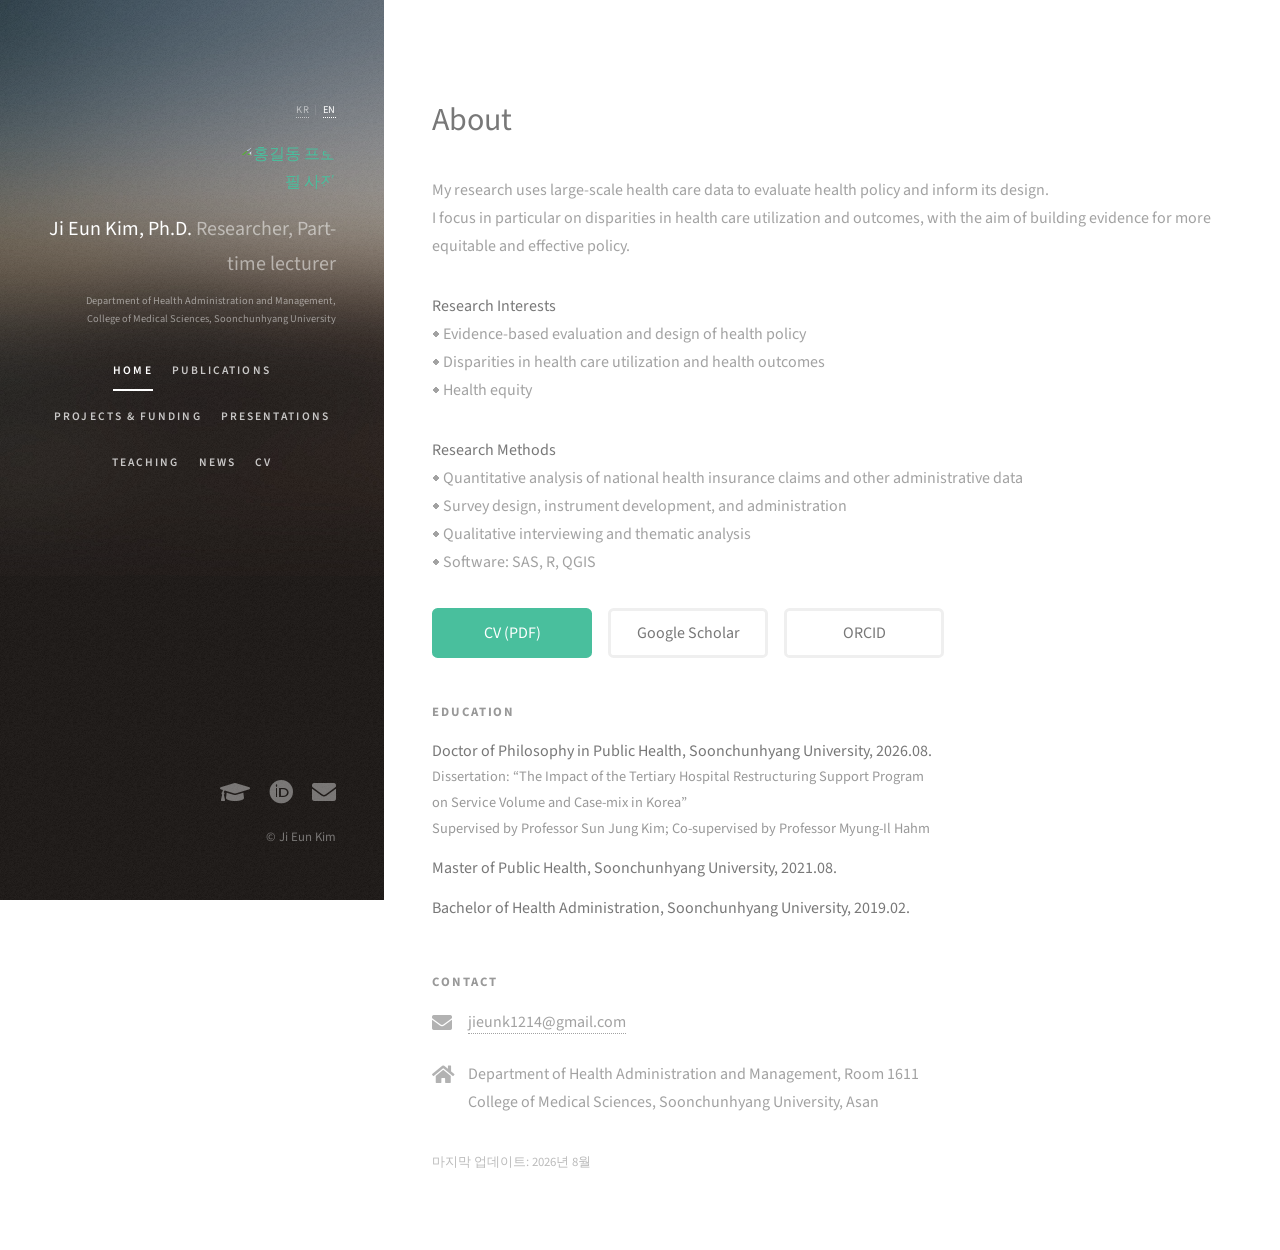
==== index-en.html @ e59c82a4 "Update index-en.html" ====
<!DOCTYPE HTML>
<!--
	Strata by HTML5 UP (html5up.net | @ajlkn) - CCA 3.0 license
	=> 학술 개인 홈페이지용 다중 페이지 버전 / ✏️ 표시된 부분을 본인 정보로 교체하세요
-->
<html lang="ko">
	<head>
		<title>김지은 | Researcher </title>
		<meta charset="utf-8" />
		<meta name="viewport" content="width=device-width, initial-scale=1, user-scalable=no" />
		<meta name="description" content="Ph.D. in Public Health and part-time lecturer. Research on health policy evaluation, evidence-based policy development, and disparities in health services utilization and outcomes." />
		<meta name="author" content="김지은" />
		<link rel="stylesheet" href="assets/css/main.css" />
		<!-- ▼ 추가 스타일. 모든 페이지가 이 한 파일을 공유합니다 -->
		<link rel="stylesheet" href="assets/css/custom.css" />
	</head>
	<body class="is-preload">

		<!-- Header : 모든 페이지에 동일하게 들어갑니다 -->
			<header id="header">
				<div class="inner">
				   <!-- 언어 선택 -->
				        <div class="language-switch">
                  <a href="index.html">KR</a>
                  <span>|</span>
                  <a href="index-en.html" class="active">EN</a>
                </div>
					
					<!-- ✏️ images/avatar.jpg 를 본인 사진으로 교체 (정사각형 권장) -->
					<a href="index.html" class="image avatar"><img src="images/avatar.jpg" alt="홍길동 프로필 사진" /></a>

					<!-- ✏️ 이름 / 직위 / 소속 -->
					<h1><strong>Ji Eun Kim, Ph.D.</strong><br />
					Researcher, Part-time lecturer <br /></h1>

					<div class="affiliation">
    				Department of Health Administration and Management, <br />
					College of Medical Sciences, Soonchunhyang University
					</div>

					<nav id="nav">
						<ul>
							<li><a href="index-en.html" class="active">Home</a></li>
							<li><a href="publications-en.html">Publications</a></li>
							<li><a href="projects-en.html">Projects &amp; Funding</a></li>
							<li><a href="talks-en.html">Presentations</a></li>
							<li><a href="teaching-en.html">Teaching</a></li>
							<li><a href="news-en.html">News</a></li>
							<li><a href="files/cv.pdf">CV</a></li>
						</ul>
					</nav>

				</div>
			</header>

		<!-- Main : 이 페이지에만 해당하는 내용 -->
			<div id="main">
				<section>
					<header class="major">
						<h2>About</h2>
					</header>

					<!-- ✏️ 연구를 한 문장으로 요약 — 이 페이지에서 가장 중요한 줄입니다 -->
					<p>My research uses large-scale health care data to evaluate health policy and inform its design.<br />
					   I focus in particular on disparities in health care utilization and outcomes, with the aim of building evidence for more equitable and effective policy.</p>
             
					<p><strong>Research Interests</strong><br />
					⦁  Evidence-based evaluation and design of health policy<br />
					⦁  Disparities in health care utilization and health outcomes<br />
					⦁  Health equity</p>

      			    <p><strong>Research Methods</strong><br />
					⦁  Quantitative analysis of national health insurance claims and other administrative data<br />
        			⦁  Survey design, instrument development, and administration<br />
					⦁  Qualitative interviewing and thematic analysis<br />
					⦁  Software: SAS, R, QGIS</p>
					
					<ul class="actions">
						<li><a href="files/cv.pdf" class="button primary">CV (PDF)</a></li>
						<li><a href="https://scholar.google.co.kr/citations?user=AbY01H4AAAAJ" class="button">Google Scholar</a></li>
						<li><a href="https://orcid.org/0000-0002-8336-7064" class="button">ORCID</a></li>
					</ul>

					<p class="sub-label">Education</p>
					<ul class="plain-list">
						<!-- ✏️ 최신순 -->
						<li><strong>Doctor of Philosophy in Public Health, Soonchunhyang University, 2026.08.</strong>
							<span class="meta">Dissertation: &ldquo;The Impact of the Tertiary Hospital Restructuring Support Program <br />
										on Service Volume and Case-mix in Korea&rdquo;<br />
								 		Supervised by Professor Sun Jung Kim; Co-supervised by Professor Myung-Il Hahm</span></li>
						<li><strong>Master of Public Health, Soonchunhyang University, 2021.08.</strong></li>
						<li><strong>Bachelor of Health Administration, Soonchunhyang University, 2019.02.</strong></li>
					</ul>


					<p class="sub-label">Contact</p>
					<ul class="labeled-icons">
						<li>
							<h3 class="icon solid fa-envelope"><span class="label">Email</span></h3>
							<a href="mailto:jieunk1214@gmail.com">jieunk1214@gmail.com</a>
						</li>
						<li>
							<h3 class="icon solid fa-home"><span class="label">Office</span></h3>
							Department of Health Administration and Management, Room 1611<br />
							College of Medical Sciences, Soonchunhyang University, Asan
						</li>
					</ul>
					<p class="last-updated">마지막 업데이트: 2026년 8월</p>
				</section>
			</div>

		<!-- Footer : 모든 페이지에 동일하게 들어갑니다 -->
			<footer id="footer">
				<div class="inner">
					<ul class="icons">
						<!-- ✏️ 사용하지 않는 항목은 <li> 줄 전체를 삭제 -->
						<li><a href="https://scholar.google.co.kr/citations?user=AbY01H4AAAAJ" class="icon solid fa-graduation-cap"><span class="label">Google Scholar</span></a></li>
						<li><a href="https://orcid.org/0000-0002-8336-7064" class="icon brands fa-orcid"><span class="label">ORCID</span></a></li>
						<li><a href="mailto:jieunk1214@gmail.com" class="icon solid fa-envelope"><span class="label">Email</span></a></li>
					</ul>
					<ul class="copyright">
						<li>&copy; Ji Eun Kim</li>
					</ul>
				</div>
			</footer>

		<!-- Scripts -->
			<script src="assets/js/jquery.min.js"></script>
			<!-- 갤러리를 쓰지 않아도 main.js가 이 파일을 참조하므로 남겨둡니다 -->
			<script src="assets/js/jquery.poptrox.min.js"></script>
			<script src="assets/js/browser.min.js"></script>
			<script src="assets/js/breakpoints.min.js"></script>
			<script src="assets/js/util.js"></script>
			<script src="assets/js/main.js"></script>

	</body>
</html>
---- assets/css/main.css ----
@import url("fontawesome-all.min.css");
@import url("https://fonts.googleapis.com/css?family=Source+Sans+Pro:400,400italic");

/*
	Strata by HTML5 UP
	html5up.net | @ajlkn
	Free for personal and commercial use under the CCA 3.0 license (html5up.net/license)
*/

html, body, div, span, applet, object,
iframe, h1, h2, h3, h4, h5, h6, p, blockquote,
pre, a, abbr, acronym, address, big, cite,
code, del, dfn, em, img, ins, kbd, q, s, samp,
small, strike, strong, sub, sup, tt, var, b,
u, i, center, dl, dt, dd, ol, ul, li, fieldset,
form, label, legend, table, caption, tbody,
tfoot, thead, tr, th, td, article, aside,
canvas, details, embed, figure, figcaption,
footer, header, hgroup, menu, nav, output, ruby,
section, summary, time, mark, audio, video {
	margin: 0;
	padding: 0;
	border: 0;
	font-size: 100%;
	font: inherit;
	vertical-align: baseline;}

article, aside, details, figcaption, figure,
footer, header, hgroup, menu, nav, section {
	display: block;}

body {
	line-height: 1;
}

ol, ul {
	list-style: none;
}

blockquote, q {
	quotes: none;
}

	blockquote:before, blockquote:after, q:before, q:after {
		content: '';
		content: none;
	}

table {
	border-collapse: collapse;
	border-spacing: 0;
}

body {
	-webkit-text-size-adjust: none;
}

mark {
	background-color: transparent;
	color: inherit;
}

input::-moz-focus-inner {
	border: 0;
	padding: 0;
}

input, select, textarea {
	-moz-appearance: none;
	-webkit-appearance: none;
	-ms-appearance: none;
	appearance: none;
}

/* Basic */

	html {
		box-sizing: border-box;
	}

	*, *:before, *:after {
		box-sizing: inherit;
	}

	body {
		background: #fff;
	}

		body.is-preload *, body.is-preload *:before, body.is-preload *:after {
			-moz-animation: none !important;
			-webkit-animation: none !important;
			-ms-animation: none !important;
			animation: none !important;
			-moz-transition: none !important;
			-webkit-transition: none !important;
			-ms-transition: none !important;
			transition: none !important;
		}

	body, input, select, textarea {
		color: #a2a2a2;
		font-family: "Source Sans Pro", Helvetica, sans-serif;
		font-size: 16pt;
		font-weight: 400;
		line-height: 1.75em;
	}

	a {
		-moz-transition: color 0.2s ease-in-out, border-color 0.2s ease-in-out;
		-webkit-transition: color 0.2s ease-in-out, border-color 0.2s ease-in-out;
		-ms-transition: color 0.2s ease-in-out, border-color 0.2s ease-in-out;
		transition: color 0.2s ease-in-out, border-color 0.2s ease-in-out;
		border-bottom: dotted 1px;
		color: #49bf9d;
		text-decoration: none;
	}

		a:hover {
			border-bottom-color: transparent;
			color: #49bf9d !important;
			text-decoration: none;
		}

	strong, b {
		color: #787878;
		font-weight: 400;
	}

	em, i {
		font-style: italic;
	}

	p {
		margin: 0 0 2em 0;
	}

	h1, h2, h3, h4, h5, h6 {
		color: #787878;
		font-weight: 400;
		line-height: 1em;
		margin: 0 0 1em 0;
	}

		h1 a, h2 a, h3 a, h4 a, h5 a, h6 a {
			color: inherit;
			text-decoration: none;
		}

	h1 {
		font-size: 2em;
		line-height: 1.5em;
	}

	h2 {
		font-size: 1.5em;
		line-height: 1.5em;
	}

	h3 {
		font-size: 1.25em;
		line-height: 1.5em;
	}

	h4 {
		font-size: 1.1em;
		line-height: 1.5em;
	}

	h5 {
		font-size: 0.9em;
		line-height: 1.5em;
	}

	h6 {
		font-size: 0.7em;
		line-height: 1.5em;
	}

	sub {
		font-size: 0.8em;
		position: relative;
		top: 0.5em;
	}

	sup {
		font-size: 0.8em;
		position: relative;
		top: -0.5em;
	}

	hr {
		border: 0;
		border-bottom: solid 2px #efefef;
		margin: 2em 0;
	}

		hr.major {
			margin: 3em 0;
		}

	blockquote {
		border-left: solid 6px #efefef;
		font-style: italic;
		margin: 0 0 2em 0;
		padding: 0.5em 0 0.5em 1.5em;
	}

	code {
		background: #f7f7f7;
		border-radius: 0.35em;
		border: solid 2px #efefef;
		font-family: "Courier New", monospace;
		font-size: 0.9em;
		margin: 0 0.25em;
		padding: 0.25em 0.65em;
	}

	pre {
		-webkit-overflow-scrolling: touch;
		font-family: "Courier New", monospace;
		font-size: 0.9em;
		margin: 0 0 2em 0;
	}

		pre code {
			display: block;
			line-height: 1.75em;
			padding: 1em 1.5em;
			overflow-x: auto;
		}

	.align-left {
		text-align: left;
	}

	.align-center {
		text-align: center;
	}

	.align-right {
		text-align: right;
	}

/* Container */

	.container {
		margin: 0 auto;
		max-width: calc(100% - 4em);
		width: 100%;
	}

		.container.xsmall {
			width: 25%;
		}

		.container.small {
			width: 50%;
		}

		.container.medium {
			width: 75%;
		}

		.container.large {
			width: 125%;
		}

		.container.xlarge {
			width: 150%;
		}

		.container.max {
			width: 100%;
		}

		@media screen and (max-width: 980px) {

			.container {
				width: 100% !important;
				max-width: 100% !important;
			}

		}

		@media screen and (max-width: 480px) {

			.container {
				max-width: calc(100% - 3em);
			}

		}

/* Row */

	.row {
		display: flex;
		flex-wrap: wrap;
		box-sizing: border-box;
		align-items: stretch;
	}

		.row > * {
			box-sizing: border-box;
		}

		.row.gtr-uniform > * > :last-child {
			margin-bottom: 0;
		}

		.row.aln-left {
			justify-content: flex-start;
		}

		.row.aln-center {
			justify-content: center;
		}

		.row.aln-right {
			justify-content: flex-end;
		}

		.row.aln-top {
			align-items: flex-start;
		}

		.row.aln-middle {
			align-items: center;
		}

		.row.aln-bottom {
			align-items: flex-end;
		}

		.row > .imp {
			order: -1;
		}

		.row > .col-1 {
			width: 8.33333%;
		}

		.row > .off-1 {
			margin-left: 8.33333%;
		}

		.row > .col-2 {
			width: 16.66667%;
		}

		.row > .off-2 {
			margin-left: 16.66667%;
		}

		.row > .col-3 {
			width: 25%;
		}

		.row > .off-3 {
			margin-left: 25%;
		}

		.row > .col-4 {
			width: 33.33333%;
		}

		.row > .off-4 {
			margin-left: 33.33333%;
		}

		.row > .col-5 {
			width: 41.66667%;
		}

		.row > .off-5 {
			margin-left: 41.66667%;
		}

		.row > .col-6 {
			width: 50%;
		}

		.row > .off-6 {
			margin-left: 50%;
		}

		.row > .col-7 {
			width: 58.33333%;
		}

		.row > .off-7 {
			margin-left: 58.33333%;
		}

		.row > .col-8 {
			width: 66.66667%;
		}

		.row > .off-8 {
			margin-left: 66.66667%;
		}

		.row > .col-9 {
			width: 75%;
		}

		.row > .off-9 {
			margin-left: 75%;
		}

		.row > .col-10 {
			width: 83.33333%;
		}

		.row > .off-10 {
			margin-left: 83.33333%;
		}

		.row > .col-11 {
			width: 91.66667%;
		}

		.row > .off-11 {
			margin-left: 91.66667%;
		}

		.row > .col-12 {
			width: 100%;
		}

		.row > .off-12 {
			margin-left: 100%;
		}

		.row.gtr-0 {
			margin-top: 0;
			margin-left: 0em;
		}

			.row.gtr-0 > * {
				padding: 0 0 0 0em;
			}

			.row.gtr-0.gtr-uniform {
				margin-top: 0em;
			}

				.row.gtr-0.gtr-uniform > * {
					padding-top: 0em;
				}

		.row.gtr-25 {
			margin-top: 0;
			margin-left: -0.625em;
		}

			.row.gtr-25 > * {
				padding: 0 0 0 0.625em;
			}

			.row.gtr-25.gtr-uniform {
				margin-top: -0.625em;
			}

				.row.gtr-25.gtr-uniform > * {
					padding-top: 0.625em;
				}

		.row.gtr-50 {
			margin-top: 0;
			margin-left: -1.25em;
		}

			.row.gtr-50 > * {
				padding: 0 0 0 1.25em;
			}

			.row.gtr-50.gtr-uniform {
				margin-top: -1.25em;
			}

				.row.gtr-50.gtr-uniform > * {
					padding-top: 1.25em;
				}

		.row {
			margin-top: 0;
			margin-left: -2.5em;
		}

			.row > * {
				padding: 0 0 0 2.5em;
			}

			.row.gtr-uniform {
				margin-top: -2.5em;
			}

				.row.gtr-uniform > * {
					padding-top: 2.5em;
				}

		.row.gtr-150 {
			margin-top: 0;
			margin-left: -3.75em;
		}

			.row.gtr-150 > * {
				padding: 0 0 0 3.75em;
			}

			.row.gtr-150.gtr-uniform {
				margin-top: -3.75em;
			}

				.row.gtr-150.gtr-uniform > * {
					padding-top: 3.75em;
				}

		.row.gtr-200 {
			margin-top: 0;
			margin-left: -5em;
		}

			.row.gtr-200 > * {
				padding: 0 0 0 5em;
			}

			.row.gtr-200.gtr-uniform {
				margin-top: -5em;
			}

				.row.gtr-200.gtr-uniform > * {
					padding-top: 5em;
				}

		@media screen and (max-width: 1800px) {

			.row {
				display: flex;
				flex-wrap: wrap;
				box-sizing: border-box;
				align-items: stretch;
			}

				.row > * {
					box-sizing: border-box;
				}

				.row.gtr-uniform > * > :last-child {
					margin-bottom: 0;
				}

				.row.aln-left {
					justify-content: flex-start;
				}

				.row.aln-center {
					justify-content: center;
				}

				.row.aln-right {
					justify-content: flex-end;
				}

				.row.aln-top {
					align-items: flex-start;
				}

				.row.aln-middle {
					align-items: center;
				}

				.row.aln-bottom {
					align-items: flex-end;
				}

				.row > .imp-xlarge {
					order: -1;
				}

				.row > .col-1-xlarge {
					width: 8.33333%;
				}

				.row > .off-1-xlarge {
					margin-left: 8.33333%;
				}

				.row > .col-2-xlarge {
					width: 16.66667%;
				}

				.row > .off-2-xlarge {
					margin-left: 16.66667%;
				}

				.row > .col-3-xlarge {
					width: 25%;
				}

				.row > .off-3-xlarge {
					margin-left: 25%;
				}

				.row > .col-4-xlarge {
					width: 33.33333%;
				}

				.row > .off-4-xlarge {
					margin-left: 33.33333%;
				}

				.row > .col-5-xlarge {
					width: 41.66667%;
				}

				.row > .off-5-xlarge {
					margin-left: 41.66667%;
				}

				.row > .col-6-xlarge {
					width: 50%;
				}

				.row > .off-6-xlarge {
					margin-left: 50%;
				}

				.row > .col-7-xlarge {
					width: 58.33333%;
				}

				.row > .off-7-xlarge {
					margin-left: 58.33333%;
				}

				.row > .col-8-xlarge {
					width: 66.66667%;
				}

				.row > .off-8-xlarge {
					margin-left: 66.66667%;
				}

				.row > .col-9-xlarge {
					width: 75%;
				}

				.row > .off-9-xlarge {
					margin-left: 75%;
				}

				.row > .col-10-xlarge {
					width: 83.33333%;
				}

				.row > .off-10-xlarge {
					margin-left: 83.33333%;
				}

				.row > .col-11-xlarge {
					width: 91.66667%;
				}

				.row > .off-11-xlarge {
					margin-left: 91.66667%;
				}

				.row > .col-12-xlarge {
					width: 100%;
				}

				.row > .off-12-xlarge {
					margin-left: 100%;
				}

				.row.gtr-0 {
					margin-top: 0;
					margin-left: 0em;
				}

					.row.gtr-0 > * {
						padding: 0 0 0 0em;
					}

					.row.gtr-0.gtr-uniform {
						margin-top: 0em;
					}

						.row.gtr-0.gtr-uniform > * {
							padding-top: 0em;
						}

				.row.gtr-25 {
					margin-top: 0;
					margin-left: -0.625em;
				}

					.row.gtr-25 > * {
						padding: 0 0 0 0.625em;
					}

					.row.gtr-25.gtr-uniform {
						margin-top: -0.625em;
					}

						.row.gtr-25.gtr-uniform > * {
							padding-top: 0.625em;
						}

				.row.gtr-50 {
					margin-top: 0;
					margin-left: -1.25em;
				}

					.row.gtr-50 > * {
						padding: 0 0 0 1.25em;
					}

					.row.gtr-50.gtr-uniform {
						margin-top: -1.25em;
					}

						.row.gtr-50.gtr-uniform > * {
							padding-top: 1.25em;
						}

				.row {
					margin-top: 0;
					margin-left: -2.5em;
				}

					.row > * {
						padding: 0 0 0 2.5em;
					}

					.row.gtr-uniform {
						margin-top: -2.5em;
					}

						.row.gtr-uniform > * {
							padding-top: 2.5em;
						}

				.row.gtr-150 {
					margin-top: 0;
					margin-left: -3.75em;
				}

					.row.gtr-150 > * {
						padding: 0 0 0 3.75em;
					}

					.row.gtr-150.gtr-uniform {
						margin-top: -3.75em;
					}

						.row.gtr-150.gtr-uniform > * {
							padding-top: 3.75em;
						}

				.row.gtr-200 {
					margin-top: 0;
					margin-left: -5em;
				}

					.row.gtr-200 > * {
						padding: 0 0 0 5em;
					}

					.row.gtr-200.gtr-uniform {
						margin-top: -5em;
					}

						.row.gtr-200.gtr-uniform > * {
							padding-top: 5em;
						}

		}

		@media screen and (max-width: 1280px) {

			.row {
				display: flex;
				flex-wrap: wrap;
				box-sizing: border-box;
				align-items: stretch;
			}

				.row > * {
					box-sizing: border-box;
				}

				.row.gtr-uniform > * > :last-child {
					margin-bottom: 0;
				}

				.row.aln-left {
					justify-content: flex-start;
				}

				.row.aln-center {
					justify-content: center;
				}

				.row.aln-right {
					justify-content: flex-end;
				}

				.row.aln-top {
					align-items: flex-start;
				}

				.row.aln-middle {
					align-items: center;
				}

				.row.aln-bottom {
					align-items: flex-end;
				}

				.row > .imp-large {
					order: -1;
				}

				.row > .col-1-large {
					width: 8.33333%;
				}

				.row > .off-1-large {
					margin-left: 8.33333%;
				}

				.row > .col-2-large {
					width: 16.66667%;
				}

				.row > .off-2-large {
					margin-left: 16.66667%;
				}

				.row > .col-3-large {
					width: 25%;
				}

				.row > .off-3-large {
					margin-left: 25%;
				}

				.row > .col-4-large {
					width: 33.33333%;
				}

				.row > .off-4-large {
					margin-left: 33.33333%;
				}

				.row > .col-5-large {
					width: 41.66667%;
				}

				.row > .off-5-large {
					margin-left: 41.66667%;
				}

				.row > .col-6-large {
					width: 50%;
				}

				.row > .off-6-large {
					margin-left: 50%;
				}

				.row > .col-7-large {
					width: 58.33333%;
				}

				.row > .off-7-large {
					margin-left: 58.33333%;
				}

				.row > .col-8-large {
					width: 66.66667%;
				}

				.row > .off-8-large {
					margin-left: 66.66667%;
				}

				.row > .col-9-large {
					width: 75%;
				}

				.row > .off-9-large {
					margin-left: 75%;
				}

				.row > .col-10-large {
					width: 83.33333%;
				}

				.row > .off-10-large {
					margin-left: 83.33333%;
				}

				.row > .col-11-large {
					width: 91.66667%;
				}

				.row > .off-11-large {
					margin-left: 91.66667%;
				}

				.row > .col-12-large {
					width: 100%;
				}

				.row > .off-12-large {
					margin-left: 100%;
				}

				.row.gtr-0 {
					margin-top: 0;
					margin-left: 0em;
				}

					.row.gtr-0 > * {
						padding: 0 0 0 0em;
					}

					.row.gtr-0.gtr-uniform {
						margin-top: 0em;
					}

						.row.gtr-0.gtr-uniform > * {
							padding-top: 0em;
						}

				.row.gtr-25 {
					margin-top: 0;
					margin-left: -0.5em;
				}

					.row.gtr-25 > * {
						padding: 0 0 0 0.5em;
					}

					.row.gtr-25.gtr-uniform {
						margin-top: -0.5em;
					}

						.row.gtr-25.gtr-uniform > * {
							padding-top: 0.5em;
						}

				.row.gtr-50 {
					margin-top: 0;
					margin-left: -1em;
				}

					.row.gtr-50 > * {
						padding: 0 0 0 1em;
					}

					.row.gtr-50.gtr-uniform {
						margin-top: -1em;
					}

						.row.gtr-50.gtr-uniform > * {
							padding-top: 1em;
						}

				.row {
					margin-top: 0;
					margin-left: -2em;
				}

					.row > * {
						padding: 0 0 0 2em;
					}

					.row.gtr-uniform {
						margin-top: -2em;
					}

						.row.gtr-uniform > * {
							padding-top: 2em;
						}

				.row.gtr-150 {
					margin-top: 0;
					margin-left: -3em;
				}

					.row.gtr-150 > * {
						padding: 0 0 0 3em;
					}

					.row.gtr-150.gtr-uniform {
						margin-top: -3em;
					}

						.row.gtr-150.gtr-uniform > * {
							padding-top: 3em;
						}

				.row.gtr-200 {
					margin-top: 0;
					margin-left: -4em;
				}

					.row.gtr-200 > * {
						padding: 0 0 0 4em;
					}

					.row.gtr-200.gtr-uniform {
						margin-top: -4em;
					}

						.row.gtr-200.gtr-uniform > * {
							padding-top: 4em;
						}

		}

		@media screen and (max-width: 980px) {

			.row {
				display: flex;
				flex-wrap: wrap;
				box-sizing: border-box;
				align-items: stretch;
			}

				.row > * {
					box-sizing: border-box;
				}

				.row.gtr-uniform > * > :last-child {
					margin-bottom: 0;
				}

				.row.aln-left {
					justify-content: flex-start;
				}

				.row.aln-center {
					justify-content: center;
				}

				.row.aln-right {
					justify-content: flex-end;
				}

				.row.aln-top {
					align-items: flex-start;
				}

				.row.aln-middle {
					align-items: center;
				}

				.row.aln-bottom {
					align-items: flex-end;
				}

				.row > .imp-medium {
					order: -1;
				}

				.row > .col-1-medium {
					width: 8.33333%;
				}

				.row > .off-1-medium {
					margin-left: 8.33333%;
				}

				.row > .col-2-medium {
					width: 16.66667%;
				}

				.row > .off-2-medium {
					margin-left: 16.66667%;
				}

				.row > .col-3-medium {
					width: 25%;
				}

				.row > .off-3-medium {
					margin-left: 25%;
				}

				.row > .col-4-medium {
					width: 33.33333%;
				}

				.row > .off-4-medium {
					margin-left: 33.33333%;
				}

				.row > .col-5-medium {
					width: 41.66667%;
				}

				.row > .off-5-medium {
					margin-left: 41.66667%;
				}

				.row > .col-6-medium {
					width: 50%;
				}

				.row > .off-6-medium {
					margin-left: 50%;
				}

				.row > .col-7-medium {
					width: 58.33333%;
				}

				.row > .off-7-medium {
					margin-left: 58.33333%;
				}

				.row > .col-8-medium {
					width: 66.66667%;
				}

				.row > .off-8-medium {
					margin-left: 66.66667%;
				}

				.row > .col-9-medium {
					width: 75%;
				}

				.row > .off-9-medium {
					margin-left: 75%;
				}

				.row > .col-10-medium {
					width: 83.33333%;
				}

				.row > .off-10-medium {
					margin-left: 83.33333%;
				}

				.row > .col-11-medium {
					width: 91.66667%;
				}

				.row > .off-11-medium {
					margin-left: 91.66667%;
				}

				.row > .col-12-medium {
					width: 100%;
				}

				.row > .off-12-medium {
					margin-left: 100%;
				}

				.row.gtr-0 {
					margin-top: 0;
					margin-left: 0em;
				}

					.row.gtr-0 > * {
						padding: 0 0 0 0em;
					}

					.row.gtr-0.gtr-uniform {
						margin-top: 0em;
					}

						.row.gtr-0.gtr-uniform > * {
							padding-top: 0em;
						}

				.row.gtr-25 {
					margin-top: 0;
					margin-left: -0.5em;
				}

					.row.gtr-25 > * {
						padding: 0 0 0 0.5em;
					}

					.row.gtr-25.gtr-uniform {
						margin-top: -0.5em;
					}

						.row.gtr-25.gtr-uniform > * {
							padding-top: 0.5em;
						}

				.row.gtr-50 {
					margin-top: 0;
					margin-left: -1em;
				}

					.row.gtr-50 > * {
						padding: 0 0 0 1em;
					}

					.row.gtr-50.gtr-uniform {
						margin-top: -1em;
					}

						.row.gtr-50.gtr-uniform > * {
							padding-top: 1em;
						}

				.row {
					margin-top: 0;
					margin-left: -2em;
				}

					.row > * {
						padding: 0 0 0 2em;
					}

					.row.gtr-uniform {
						margin-top: -2em;
					}

						.row.gtr-uniform > * {
							padding-top: 2em;
						}

				.row.gtr-150 {
					margin-top: 0;
					margin-left: -3em;
				}

					.row.gtr-150 > * {
						padding: 0 0 0 3em;
					}

					.row.gtr-150.gtr-uniform {
						margin-top: -3em;
					}

						.row.gtr-150.gtr-uniform > * {
							padding-top: 3em;
						}

				.row.gtr-200 {
					margin-top: 0;
					margin-left: -4em;
				}

					.row.gtr-200 > * {
						padding: 0 0 0 4em;
					}

					.row.gtr-200.gtr-uniform {
						margin-top: -4em;
					}

						.row.gtr-200.gtr-uniform > * {
							padding-top: 4em;
						}

		}

		@media screen and (max-width: 736px) {

			.row {
				display: flex;
				flex-wrap: wrap;
				box-sizing: border-box;
				align-items: stretch;
			}

				.row > * {
					box-sizing: border-box;
				}

				.row.gtr-uniform > * > :last-child {
					margin-bottom: 0;
				}

				.row.aln-left {
					justify-content: flex-start;
				}

				.row.aln-center {
					justify-content: center;
				}

				.row.aln-right {
					justify-content: flex-end;
				}

				.row.aln-top {
					align-items: flex-start;
				}

				.row.aln-middle {
					align-items: center;
				}

				.row.aln-bottom {
					align-items: flex-end;
				}

				.row > .imp-small {
					order: -1;
				}

				.row > .col-1-small {
					width: 8.33333%;
				}

				.row > .off-1-small {
					margin-left: 8.33333%;
				}

				.row > .col-2-small {
					width: 16.66667%;
				}

				.row > .off-2-small {
					margin-left: 16.66667%;
				}

				.row > .col-3-small {
					width: 25%;
				}

				.row > .off-3-small {
					margin-left: 25%;
				}

				.row > .col-4-small {
					width: 33.33333%;
				}

				.row > .off-4-small {
					margin-left: 33.33333%;
				}

				.row > .col-5-small {
					width: 41.66667%;
				}

				.row > .off-5-small {
					margin-left: 41.66667%;
				}

				.row > .col-6-small {
					width: 50%;
				}

				.row > .off-6-small {
					margin-left: 50%;
				}

				.row > .col-7-small {
					width: 58.33333%;
				}

				.row > .off-7-small {
					margin-left: 58.33333%;
				}

				.row > .col-8-small {
					width: 66.66667%;
				}

				.row > .off-8-small {
					margin-left: 66.66667%;
				}

				.row > .col-9-small {
					width: 75%;
				}

				.row > .off-9-small {
					margin-left: 75%;
				}

				.row > .col-10-small {
					width: 83.33333%;
				}

				.row > .off-10-small {
					margin-left: 83.33333%;
				}

				.row > .col-11-small {
					width: 91.66667%;
				}

				.row > .off-11-small {
					margin-left: 91.66667%;
				}

				.row > .col-12-small {
					width: 100%;
				}

				.row > .off-12-small {
					margin-left: 100%;
				}

				.row.gtr-0 {
					margin-top: 0;
					margin-left: 0em;
				}

					.row.gtr-0 > * {
						padding: 0 0 0 0em;
					}

					.row.gtr-0.gtr-uniform {
						margin-top: 0em;
					}

						.row.gtr-0.gtr-uniform > * {
							padding-top: 0em;
						}

				.row.gtr-25 {
					margin-top: 0;
					margin-left: -0.375em;
				}

					.row.gtr-25 > * {
						padding: 0 0 0 0.375em;
					}

					.row.gtr-25.gtr-uniform {
						margin-top: -0.375em;
					}

						.row.gtr-25.gtr-uniform > * {
							padding-top: 0.375em;
						}

				.row.gtr-50 {
					margin-top: 0;
					margin-left: -0.75em;
				}

					.row.gtr-50 > * {
						padding: 0 0 0 0.75em;
					}

					.row.gtr-50.gtr-uniform {
						margin-top: -0.75em;
					}

						.row.gtr-50.gtr-uniform > * {
							padding-top: 0.75em;
						}

				.row {
					margin-top: 0;
					margin-left: -1.5em;
				}

					.row > * {
						padding: 0 0 0 1.5em;
					}

					.row.gtr-uniform {
						margin-top: -1.5em;
					}

						.row.gtr-uniform > * {
							padding-top: 1.5em;
						}

				.row.gtr-150 {
					margin-top: 0;
					margin-left: -2.25em;
				}

					.row.gtr-150 > * {
						padding: 0 0 0 2.25em;
					}

					.row.gtr-150.gtr-uniform {
						margin-top: -2.25em;
					}

						.row.gtr-150.gtr-uniform > * {
							padding-top: 2.25em;
						}

				.row.gtr-200 {
					margin-top: 0;
					margin-left: -3em;
				}

					.row.gtr-200 > * {
						padding: 0 0 0 3em;
					}

					.row.gtr-200.gtr-uniform {
						margin-top: -3em;
					}

						.row.gtr-200.gtr-uniform > * {
							padding-top: 3em;
						}

		}

		@media screen and (max-width: 480px) {

			.row {
				display: flex;
				flex-wrap: wrap;
				box-sizing: border-box;
				align-items: stretch;
			}

				.row > * {
					box-sizing: border-box;
				}

				.row.gtr-uniform > * > :last-child {
					margin-bottom: 0;
				}

				.row.aln-left {
					justify-content: flex-start;
				}

				.row.aln-center {
					justify-content: center;
				}

				.row.aln-right {
					justify-content: flex-end;
				}

				.row.aln-top {
					align-items: flex-start;
				}

				.row.aln-middle {
					align-items: center;
				}

				.row.aln-bottom {
					align-items: flex-end;
				}

				.row > .imp-xsmall {
					order: -1;
				}

				.row > .col-1-xsmall {
					width: 8.33333%;
				}

				.row > .off-1-xsmall {
					margin-left: 8.33333%;
				}

				.row > .col-2-xsmall {
					width: 16.66667%;
				}

				.row > .off-2-xsmall {
					margin-left: 16.66667%;
				}

				.row > .col-3-xsmall {
					width: 25%;
				}

				.row > .off-3-xsmall {
					margin-left: 25%;
				}

				.row > .col-4-xsmall {
					width: 33.33333%;
				}

				.row > .off-4-xsmall {
					margin-left: 33.33333%;
				}

				.row > .col-5-xsmall {
					width: 41.66667%;
				}

				.row > .off-5-xsmall {
					margin-left: 41.66667%;
				}

				.row > .col-6-xsmall {
					width: 50%;
				}

				.row > .off-6-xsmall {
					margin-left: 50%;
				}

				.row > .col-7-xsmall {
					width: 58.33333%;
				}

				.row > .off-7-xsmall {
					margin-left: 58.33333%;
				}

				.row > .col-8-xsmall {
					width: 66.66667%;
				}

				.row > .off-8-xsmall {
					margin-left: 66.66667%;
				}

				.row > .col-9-xsmall {
					width: 75%;
				}

				.row > .off-9-xsmall {
					margin-left: 75%;
				}

				.row > .col-10-xsmall {
					width: 83.33333%;
				}

				.row > .off-10-xsmall {
					margin-left: 83.33333%;
				}

				.row > .col-11-xsmall {
					width: 91.66667%;
				}

				.row > .off-11-xsmall {
					margin-left: 91.66667%;
				}

				.row > .col-12-xsmall {
					width: 100%;
				}

				.row > .off-12-xsmall {
					margin-left: 100%;
				}

				.row.gtr-0 {
					margin-top: 0;
					margin-left: 0em;
				}

					.row.gtr-0 > * {
						padding: 0 0 0 0em;
					}

					.row.gtr-0.gtr-uniform {
						margin-top: 0em;
					}

						.row.gtr-0.gtr-uniform > * {
							padding-top: 0em;
						}

				.row.gtr-25 {
					margin-top: 0;
					margin-left: -0.375em;
				}

					.row.gtr-25 > * {
						padding: 0 0 0 0.375em;
					}

					.row.gtr-25.gtr-uniform {
						margin-top: -0.375em;
					}

						.row.gtr-25.gtr-uniform > * {
							padding-top: 0.375em;
						}

				.row.gtr-50 {
					margin-top: 0;
					margin-left: -0.75em;
				}

					.row.gtr-50 > * {
						padding: 0 0 0 0.75em;
					}

					.row.gtr-50.gtr-uniform {
						margin-top: -0.75em;
					}

						.row.gtr-50.gtr-uniform > * {
							padding-top: 0.75em;
						}

				.row {
					margin-top: 0;
					margin-left: -1.5em;
				}

					.row > * {
						padding: 0 0 0 1.5em;
					}

					.row.gtr-uniform {
						margin-top: -1.5em;
					}

						.row.gtr-uniform > * {
							padding-top: 1.5em;
						}

				.row.gtr-150 {
					margin-top: 0;
					margin-left: -2.25em;
				}

					.row.gtr-150 > * {
						padding: 0 0 0 2.25em;
					}

					.row.gtr-150.gtr-uniform {
						margin-top: -2.25em;
					}

						.row.gtr-150.gtr-uniform > * {
							padding-top: 2.25em;
						}

				.row.gtr-200 {
					margin-top: 0;
					margin-left: -3em;
				}

					.row.gtr-200 > * {
						padding: 0 0 0 3em;
					}

					.row.gtr-200.gtr-uniform {
						margin-top: -3em;
					}

						.row.gtr-200.gtr-uniform > * {
							padding-top: 3em;
						}

		}

/* Section/Article */

	section.special, article.special {
		text-align: center;
	}

	header p {
		color: #b2b2b2;
		position: relative;
		margin: 0 0 1.5em 0;
	}

	header h2 + p {
		font-size: 1.25em;
		margin-top: -1em;
		line-height: 1.5em;
	}

	header h3 + p {
		font-size: 1.1em;
		margin-top: -0.8em;
		line-height: 1.5em;
	}

	header h4 + p,
	header h5 + p,
	header h6 + p {
		font-size: 0.9em;
		margin-top: -0.6em;
		line-height: 1.5em;
	}

	header.major h2 {
		font-size: 2em;
	}

/* Form */

	form {
		margin: 0 0 2em 0;
	}

	label {
		color: #787878;
		display: block;
		font-size: 0.9em;
		font-weight: 400;
		margin: 0 0 1em 0;
	}

	input[type="text"],
	input[type="password"],
	input[type="email"],
	select,
	textarea {
		-moz-appearance: none;
		-webkit-appearance: none;
		-ms-appearance: none;
		appearance: none;
		background: #f7f7f7;
		border-radius: 0.35em;
		border: solid 2px transparent;
		color: inherit;
		display: block;
		outline: 0;
		padding: 0 0.75em;
		text-decoration: none;
		width: 100%;
	}

		input[type="text"]:invalid,
		input[type="password"]:invalid,
		input[type="email"]:invalid,
		select:invalid,
		textarea:invalid {
			box-shadow: none;
		}

		input[type="text"]:focus,
		input[type="password"]:focus,
		input[type="email"]:focus,
		select:focus,
		textarea:focus {
			border-color: #49bf9d;
		}

	select {
		background-image: url("data:image/svg+xml;charset=utf8,%3Csvg xmlns='http://www.w3.org/2000/svg' width='40' height='40' preserveAspectRatio='none' viewBox='0 0 40 40'%3E%3Cpath d='M9.4,12.3l10.4,10.4l10.4-10.4c0.2-0.2,0.5-0.4,0.9-0.4c0.3,0,0.6,0.1,0.9,0.4l3.3,3.3c0.2,0.2,0.4,0.5,0.4,0.9 c0,0.4-0.1,0.6-0.4,0.9L20.7,31.9c-0.2,0.2-0.5,0.4-0.9,0.4c-0.3,0-0.6-0.1-0.9-0.4L4.3,17.3c-0.2-0.2-0.4-0.5-0.4-0.9 c0-0.4,0.1-0.6,0.4-0.9l3.3-3.3c0.2-0.2,0.5-0.4,0.9-0.4S9.1,12.1,9.4,12.3z' fill='%23dfdfdf' /%3E%3C/svg%3E");
		background-size: 1.25rem;
		background-repeat: no-repeat;
		background-position: calc(100% - 1rem) center;
		height: 2.75em;
		padding-right: 2.75em;
		text-overflow: ellipsis;
	}

		select option {
			color: #787878;
			background: #fff;
		}

		select:focus::-ms-value {
			background-color: transparent;
		}

		select::-ms-expand {
			display: none;
		}

	input[type="text"],
	input[type="password"],
	input[type="email"],
	select {
		height: 2.75em;
	}

	textarea {
		padding: 0.75em;
	}

	input[type="checkbox"],
	input[type="radio"] {
		-moz-appearance: none;
		-webkit-appearance: none;
		-ms-appearance: none;
		appearance: none;
		display: block;
		float: left;
		margin-right: -2em;
		opacity: 0;
		width: 1em;
		z-index: -1;
	}

		input[type="checkbox"] + label,
		input[type="radio"] + label {
			text-decoration: none;
			color: #a2a2a2;
			cursor: pointer;
			display: inline-block;
			font-size: 1em;
			font-weight: 400;
			padding-left: 2.4em;
			padding-right: 0.75em;
			position: relative;
		}

			input[type="checkbox"] + label:before,
			input[type="radio"] + label:before {
				-moz-osx-font-smoothing: grayscale;
				-webkit-font-smoothing: antialiased;
				display: inline-block;
				font-style: normal;
				font-variant: normal;
				text-rendering: auto;
				line-height: 1;
				text-transform: none !important;
				font-family: 'Font Awesome 5 Free';
				font-weight: 900;
			}

			input[type="checkbox"] + label:before,
			input[type="radio"] + label:before {
				background: #f7f7f7;
				border-radius: 0.35em;
				border: solid 2px transparent;
				content: '';
				display: inline-block;
				font-size: 0.8em;
				height: 2.0625em;
				left: 0;
				line-height: 1.85625em;
				position: absolute;
				text-align: center;
				top: 0;
				width: 2.0625em;
			}

		input[type="checkbox"]:checked + label:before,
		input[type="radio"]:checked + label:before {
			background: #787878;
			border-color: #787878;
			color: #fff;
			content: '\f00c';
		}

		input[type="checkbox"]:focus + label:before,
		input[type="radio"]:focus + label:before {
			border-color: #49bf9d;
		}

	input[type="checkbox"] + label:before {
		border-radius: 0.35em;
	}

	input[type="radio"] + label:before {
		border-radius: 100%;
	}

	::-webkit-input-placeholder {
		color: #b2b2b2 !important;
		opacity: 1.0;
	}

	:-moz-placeholder {
		color: #b2b2b2 !important;
		opacity: 1.0;
	}

	::-moz-placeholder {
		color: #b2b2b2 !important;
		opacity: 1.0;
	}

	:-ms-input-placeholder {
		color: #b2b2b2 !important;
		opacity: 1.0;
	}

/* Box */

	.box {
		border-radius: 0.35em;
		border: solid 2px #efefef;
		margin-bottom: 2em;
		padding: 1.5em;
	}

		.box > :last-child,
		.box > :last-child > :last-child,
		.box > :last-child > :last-child > :last-child {
			margin-bottom: 0;
		}

		.box.alt {
			border: 0;
			border-radius: 0;
			padding: 0;
		}

/* Icon */

	.icon {
		text-decoration: none;
		border-bottom: none;
		position: relative;
	}

		.icon:before {
			-moz-osx-font-smoothing: grayscale;
			-webkit-font-smoothing: antialiased;
			display: inline-block;
			font-style: normal;
			font-variant: normal;
			text-rendering: auto;
			line-height: 1;
			text-transform: none !important;
			font-family: 'Font Awesome 5 Free';
			font-weight: 400;
		}

		.icon > .label {
			display: none;
		}

		.icon:before {
			line-height: inherit;
		}

		.icon.solid:before {
			font-weight: 900;
		}

		.icon.brands:before {
			font-family: 'Font Awesome 5 Brands';
		}

/* Image */

	.image {
		border-radius: 0.35em;
		border: 0;
		display: inline-block;
		position: relative;
	}

		.image:before {
			-moz-transition: opacity 0.2s ease-in-out;
			-webkit-transition: opacity 0.2s ease-in-out;
			-ms-transition: opacity 0.2s ease-in-out;
			transition: opacity 0.2s ease-in-out;
			background: url("images/overlay.png");
			border-radius: 0.35em;
			content: '';
			display: block;
			height: 100%;
			left: 0;
			opacity: 0.5;
			position: absolute;
			top: 0;
			width: 100%;
		}

		.image.thumb {
			text-align: center;
		}

			.image.thumb:after {
				-moz-transition: opacity 0.2s ease-in-out;
				-webkit-transition: opacity 0.2s ease-in-out;
				-ms-transition: opacity 0.2s ease-in-out;
				transition: opacity 0.2s ease-in-out;
				border-radius: 0.35em;
				border: solid 3px rgba(255, 255, 255, 0.5);
				color: #fff;
				content: 'View';
				display: inline-block;
				font-size: 0.8em;
				font-weight: 400;
				left: 50%;
				line-height: 2.25em;
				margin: -1.25em 0 0 -3em;
				opacity: 0;
				padding: 0 1.5em;
				position: absolute;
				text-align: center;
				text-decoration: none;
				top: 50%;
				white-space: nowrap;
			}

			.image.thumb:hover:after {
				opacity: 1.0;
			}

			.image.thumb:hover:before {
				background: url("images/overlay.png"), url("images/overlay.png");
				opacity: 1.0;
			}

		.image img {
			border-radius: 0.35em;
			display: block;
		}

		.image.left {
			float: left;
			margin: 0 1.5em 1em 0;
			top: 0.25em;
		}

		.image.right {
			float: right;
			margin: 0 0 1em 1.5em;
			top: 0.25em;
		}

		.image.left, .image.right {
			max-width: 40%;
		}

			.image.left img, .image.right img {
				width: 100%;
			}

		.image.fit {
			display: block;
			margin: 0 0 2em 0;
			width: 100%;
		}

			.image.fit img {
				width: 100%;
			}

		.image.avatar {
			border-radius: 100%;
		}

			.image.avatar:before {
				display: none;
			}

			.image.avatar img {
				border-radius: 100%;
				width: 100%;
			}

/* List */

	ol {
		list-style: decimal;
		margin: 0 0 2em 0;
		padding-left: 1.25em;
	}

		ol li {
			padding-left: 0.25em;
		}

	ul {
		list-style: disc;
		margin: 0 0 2em 0;
		padding-left: 1em;
	}

		ul li {
			padding-left: 0.5em;
		}

		ul.alt {
			list-style: none;
			padding-left: 0;
		}

			ul.alt li {
				border-top: solid 2px #efefef;
				padding: 0.5em 0;
			}

				ul.alt li:first-child {
					border-top: 0;
					padding-top: 0;
				}

	dl {
		margin: 0 0 2em 0;
	}

/* Icons */

	ul.icons {
		cursor: default;
		list-style: none;
		padding-left: 0;
	}

		ul.icons li {
			display: inline-block;
			padding: 0 1em 0 0;
		}

			ul.icons li:last-child {
				padding-right: 0;
			}

			ul.icons li .icon:before {
				font-size: 1.5em;
			}

/* Labeled Icons */

	ul.labeled-icons {
		list-style: none;
		padding: 0;
	}

		ul.labeled-icons li {
			line-height: 1.75em;
			margin: 1.5em 0 0 0;
			padding-left: 2.25em;
			position: relative;
		}

			ul.labeled-icons li:first-child {
				margin-top: 0;
			}

			ul.labeled-icons li a {
				color: inherit;
			}

			ul.labeled-icons li h3 {
				color: #b2b2b2;
				left: 0;
				position: absolute;
				text-align: center;
				top: 0;
				width: 1em;
			}

/* Actions */

	ul.actions {
		display: -moz-flex;
		display: -webkit-flex;
		display: -ms-flex;
		display: flex;
		cursor: default;
		list-style: none;
		margin-left: -1em;
		padding-left: 0;
	}

		ul.actions li {
			padding: 0 0 0 1em;
			vertical-align: middle;
		}

		ul.actions.special {
			-moz-justify-content: center;
			-webkit-justify-content: center;
			-ms-justify-content: center;
			justify-content: center;
			width: 100%;
			margin-left: 0;
		}

			ul.actions.special li:first-child {
				padding-left: 0;
			}

		ul.actions.stacked {
			-moz-flex-direction: column;
			-webkit-flex-direction: column;
			-ms-flex-direction: column;
			flex-direction: column;
			margin-left: 0;
		}

			ul.actions.stacked li {
				padding: 1.3em 0 0 0;
			}

				ul.actions.stacked li:first-child {
					padding-top: 0;
				}

		ul.actions.fit {
			width: calc(100% + 1em);
		}

			ul.actions.fit li {
				-moz-flex-grow: 1;
				-webkit-flex-grow: 1;
				-ms-flex-grow: 1;
				flex-grow: 1;
				-moz-flex-shrink: 1;
				-webkit-flex-shrink: 1;
				-ms-flex-shrink: 1;
				flex-shrink: 1;
				width: 100%;
			}

				ul.actions.fit li > * {
					width: 100%;
				}

			ul.actions.fit.stacked {
				width: 100%;
			}

		@media screen and (max-width: 480px) {

			ul.actions:not(.fixed) {
				-moz-flex-direction: column;
				-webkit-flex-direction: column;
				-ms-flex-direction: column;
				flex-direction: column;
				margin-left: 0;
				width: 100% !important;
			}

				ul.actions:not(.fixed) li {
					-moz-flex-grow: 1;
					-webkit-flex-grow: 1;
					-ms-flex-grow: 1;
					flex-grow: 1;
					-moz-flex-shrink: 1;
					-webkit-flex-shrink: 1;
					-ms-flex-shrink: 1;
					flex-shrink: 1;
					padding: 1em 0 0 0;
					text-align: center;
					width: 100%;
				}

					ul.actions:not(.fixed) li > * {
						width: 100%;
					}

					ul.actions:not(.fixed) li:first-child {
						padding-top: 0;
					}

					ul.actions:not(.fixed) li input[type="submit"],
					ul.actions:not(.fixed) li input[type="reset"],
					ul.actions:not(.fixed) li input[type="button"],
					ul.actions:not(.fixed) li button,
					ul.actions:not(.fixed) li .button {
						width: 100%;
					}

						ul.actions:not(.fixed) li input[type="submit"].icon:before,
						ul.actions:not(.fixed) li input[type="reset"].icon:before,
						ul.actions:not(.fixed) li input[type="button"].icon:before,
						ul.actions:not(.fixed) li button.icon:before,
						ul.actions:not(.fixed) li .button.icon:before {
							margin-left: -0.5em;
						}

		}

/* Table */

	.table-wrapper {
		-webkit-overflow-scrolling: touch;
		overflow-x: auto;
	}

	table {
		margin: 0 0 2em 0;
		width: 100%;
	}

		table tbody tr {
			border: solid 1px #efefef;
			border-left: 0;
			border-right: 0;
		}

			table tbody tr:nth-child(2n + 1) {
				background-color: #f7f7f7;
			}

		table td {
			padding: 0.75em 0.75em;
		}

		table th {
			color: #787878;
			font-size: 0.9em;
			font-weight: 400;
			padding: 0 0.75em 0.75em 0.75em;
			text-align: left;
		}

		table thead {
			border-bottom: solid 2px #efefef;
		}

		table tfoot {
			border-top: solid 2px #efefef;
		}

		table.alt {
			border-collapse: separate;
		}

			table.alt tbody tr td {
				border: solid 2px #efefef;
				border-left-width: 0;
				border-top-width: 0;
			}

				table.alt tbody tr td:first-child {
					border-left-width: 2px;
				}

			table.alt tbody tr:first-child td {
				border-top-width: 2px;
			}

			table.alt thead {
				border-bottom: 0;
			}

			table.alt tfoot {
				border-top: 0;
			}

/* Button */

	input[type="submit"],
	input[type="reset"],
	input[type="button"],
	.button {
		-moz-appearance: none;
		-webkit-appearance: none;
		-ms-appearance: none;
		appearance: none;
		-moz-transition: background-color 0.2s ease-in-out, color 0.2s ease-in-out, border-color 0.2s ease-in-out;
		-webkit-transition: background-color 0.2s ease-in-out, color 0.2s ease-in-out, border-color 0.2s ease-in-out;
		-ms-transition: background-color 0.2s ease-in-out, color 0.2s ease-in-out, border-color 0.2s ease-in-out;
		transition: background-color 0.2s ease-in-out, color 0.2s ease-in-out, border-color 0.2s ease-in-out;
		background-color: transparent;
		border-radius: 0.35em;
		border: solid 3px #efefef;
		color: #787878 !important;
		cursor: pointer;
		display: inline-block;
		font-weight: 400;
		height: 3.15em;
		height: calc(2.75em + 6px);
		line-height: 2.75em;
		min-width: 10em;
		padding: 0 1.5em;
		text-align: center;
		text-decoration: none;
		white-space: nowrap;
	}

		input[type="submit"]:hover,
		input[type="reset"]:hover,
		input[type="button"]:hover,
		.button:hover {
			border-color: #49bf9d;
			color: #49bf9d !important;
		}

		input[type="submit"]:active,
		input[type="reset"]:active,
		input[type="button"]:active,
		.button:active {
			background-color: rgba(73, 191, 157, 0.1);
			border-color: #49bf9d;
			color: #49bf9d !important;
		}

		input[type="submit"].icon,
		input[type="reset"].icon,
		input[type="button"].icon,
		.button.icon {
			padding-left: 1.35em;
		}

			input[type="submit"].icon:before,
			input[type="reset"].icon:before,
			input[type="button"].icon:before,
			.button.icon:before {
				margin-right: 0.5em;
			}

		input[type="submit"].fit,
		input[type="reset"].fit,
		input[type="button"].fit,
		.button.fit {
			min-width: 0;
			width: 100%;
		}

		input[type="submit"].small,
		input[type="reset"].small,
		input[type="button"].small,
		.button.small {
			font-size: 0.8em;
		}

		input[type="submit"].large,
		input[type="reset"].large,
		input[type="button"].large,
		.button.large {
			font-size: 1.35em;
		}

		input[type="submit"].primary,
		input[type="reset"].primary,
		input[type="button"].primary,
		.button.primary {
			background-color: #49bf9d;
			border-color: #49bf9d;
			color: #ffffff !important;
		}

			input[type="submit"].primary:hover,
			input[type="reset"].primary:hover,
			input[type="button"].primary:hover,
			.button.primary:hover {
				background-color: #5cc6a7;
				border-color: #5cc6a7;
			}

			input[type="submit"].primary:active,
			input[type="reset"].primary:active,
			input[type="button"].primary:active,
			.button.primary:active {
				background-color: #3eb08f;
				border-color: #3eb08f;
			}

		input[type="submit"].disabled, input[type="submit"]:disabled,
		input[type="reset"].disabled,
		input[type="reset"]:disabled,
		input[type="button"].disabled,
		input[type="button"]:disabled,
		.button.disabled,
		.button:disabled {
			background-color: #e7e7e7 !important;
			border-color: #e7e7e7 !important;
			color: #b2b2b2 !important;
			cursor: default;
		}

/* Work Item */

	.work-item {
		margin: 0 0 2em 0;
	}

		.work-item .image {
			margin: 0 0 1.5em 0;
		}

		.work-item h3 {
			font-size: 1em;
			margin: 0 0 0.5em 0;
		}

		.work-item p {
			font-size: 0.8em;
			line-height: 1.5em;
			margin: 0;
		}

/* Header */

	#header {
		display: -moz-flex;
		display: -webkit-flex;
		display: -ms-flex;
		display: flex;
		-moz-flex-direction: column;
		-webkit-flex-direction: column;
		-ms-flex-direction: column;
		flex-direction: column;
		-moz-align-items: -moz-flex-end;
		-webkit-align-items: -webkit-flex-end;
		-ms-align-items: -ms-flex-end;
		align-items: flex-end;
		-moz-justify-content: space-between;
		-webkit-justify-content: space-between;
		-ms-justify-content: space-between;
		justify-content: space-between;
		background-color: #1f1815;
		background-attachment: scroll,								scroll;
		background-image: url("images/overlay.png"), url("../../images/bg.jpg");
		background-position: top left,							top left;
		background-repeat: repeat,								no-repeat;
		background-size: auto,								150%;
		color: rgba(255, 255, 255, 0.5);
		height: 100%;
		left: 0;
		padding: 8em 4em;
		position: fixed;
		text-align: right;
		top: 0;
		width: 35%;
	}

		#header > * {
			-moz-flex-shrink: 0;
			-webkit-flex-shrink: 0;
			-ms-flex-shrink: 0;
			flex-shrink: 0;
			width: 100%;
		}

		#header > .inner {
			-moz-flex-grow: 1;
			-webkit-flex-grow: 1;
			-ms-flex-grow: 1;
			flex-grow: 1;
			margin: 0 0 2em 0;
		}

		#header strong, #header b {
			color: #ffffff;
		}

		#header h2, #header h3, #header h4, #header h5, #header h6 {
			color: #ffffff;
		}

		#header h1 {
			color: rgba(255, 255, 255, 0.5);
			font-size: 1.35em;
			line-height: 1.75em;
			margin: 0;
		}

		#header .image.avatar {
			margin: 0 0 1em 0;
			width: 6.25em;
		}

/* Footer */

	#footer .icons {
		margin: 1em 0 0 0;
	}

		#footer .icons a {
			color: rgba(255, 255, 255, 0.4);
		}

	#footer .copyright {
		color: rgba(255, 255, 255, 0.4);
		font-size: 0.8em;
		list-style: none;
		margin: 1em 0 0 0;
		padding: 0;
	}

		#footer .copyright li {
			border-left: solid 1px rgba(255, 255, 255, 0.25);
			display: inline-block;
			line-height: 1em;
			margin-left: 0.75em;
			padding-left: 0.75em;
		}

			#footer .copyright li:first-child {
				border-left: 0;
				margin-left: 0;
				padding-left: 0;
			}

			#footer .copyright li a {
				color: inherit;
			}

/* Main */

	#main {
		margin-left: 35%;
		max-width: 54em;
		padding: 8em 4em 4em 4em;
		width: calc(100% - 35%);
	}

		#main > section {
			border-top: solid 2px #efefef;
			margin: 4em 0 0 0;
			padding: 4em 0 0 0;
		}

			#main > section:first-child {
				border-top: 0;
				margin-top: 0;
				padding-top: 0;
			}

/* Poptrox */

	@-moz-keyframes spin {
		0% {
			-moz-transform: rotate(0deg);
			-webkit-transform: rotate(0deg);
			-ms-transform: rotate(0deg);
			transform: rotate(0deg);
		}

		100% {
			-moz-transform: rotate(360deg);
			-webkit-transform: rotate(360deg);
			-ms-transform: rotate(360deg);
			transform: rotate(360deg);
		}
	}

	@-webkit-keyframes spin {
		0% {
			-moz-transform: rotate(0deg);
			-webkit-transform: rotate(0deg);
			-ms-transform: rotate(0deg);
			transform: rotate(0deg);
		}

		100% {
			-moz-transform: rotate(360deg);
			-webkit-transform: rotate(360deg);
			-ms-transform: rotate(360deg);
			transform: rotate(360deg);
		}
	}

	@-ms-keyframes spin {
		0% {
			-moz-transform: rotate(0deg);
			-webkit-transform: rotate(0deg);
			-ms-transform: rotate(0deg);
			transform: rotate(0deg);
		}

		100% {
			-moz-transform: rotate(360deg);
			-webkit-transform: rotate(360deg);
			-ms-transform: rotate(360deg);
			transform: rotate(360deg);
		}
	}

	@keyframes spin {
		0% {
			-moz-transform: rotate(0deg);
			-webkit-transform: rotate(0deg);
			-ms-transform: rotate(0deg);
			transform: rotate(0deg);
		}

		100% {
			-moz-transform: rotate(360deg);
			-webkit-transform: rotate(360deg);
			-ms-transform: rotate(360deg);
			transform: rotate(360deg);
		}
	}

	.poptrox-popup {
		-moz-box-sizing: content-box;
		-webkit-box-sizing: content-box;
		-ms-box-sizing: content-box;
		box-sizing: content-box;
		-webkit-tap-highlight-color: rgba(255, 255, 255, 0);
		background: #fff;
		border-radius: 0.35em;
		box-shadow: 0 0.1em 0.15em 0 rgba(0, 0, 0, 0.15);
		overflow: hidden;
		padding-bottom: 3em;
	}

		.poptrox-popup .loader {
			text-decoration: none;
			-moz-animation: spin 1s linear infinite;
			-webkit-animation: spin 1s linear infinite;
			-ms-animation: spin 1s linear infinite;
			animation: spin 1s linear infinite;
			font-size: 1.5em;
			height: 1em;
			left: 50%;
			line-height: 1em;
			margin: -0.5em 0 0 -0.5em;
			position: absolute;
			top: 50%;
			width: 1em;
		}

			.poptrox-popup .loader:before {
				-moz-osx-font-smoothing: grayscale;
				-webkit-font-smoothing: antialiased;
				display: inline-block;
				font-style: normal;
				font-variant: normal;
				text-rendering: auto;
				line-height: 1;
				text-transform: none !important;
				font-family: 'Font Awesome 5 Free';
				font-weight: 900;
			}

			.poptrox-popup .loader:before {
				content: '\f1ce';
			}

		.poptrox-popup .caption {
			background: #fff;
			bottom: 0;
			cursor: default;
			font-size: 0.9em;
			height: 3em;
			left: 0;
			line-height: 2.8em;
			position: absolute;
			text-align: center;
			width: 100%;
			z-index: 1;
		}

		.poptrox-popup .nav-next,
		.poptrox-popup .nav-previous {
			text-decoration: none;
			-moz-transition: opacity 0.2s ease-in-out;
			-webkit-transition: opacity 0.2s ease-in-out;
			-ms-transition: opacity 0.2s ease-in-out;
			transition: opacity 0.2s ease-in-out;
			-webkit-tap-highlight-color: rgba(255, 255, 255, 0);
			background: rgba(0, 0, 0, 0.01);
			cursor: pointer;
			height: 100%;
			opacity: 0;
			position: absolute;
			top: 0;
			width: 50%;
		}

			.poptrox-popup .nav-next:before,
			.poptrox-popup .nav-previous:before {
				-moz-osx-font-smoothing: grayscale;
				-webkit-font-smoothing: antialiased;
				display: inline-block;
				font-style: normal;
				font-variant: normal;
				text-rendering: auto;
				line-height: 1;
				text-transform: none !important;
				font-family: 'Font Awesome 5 Free';
				font-weight: 900;
			}

			.poptrox-popup .nav-next:before,
			.poptrox-popup .nav-previous:before {
				color: #fff;
				font-size: 2.5em;
				height: 1em;
				line-height: 1em;
				margin-top: -0.75em;
				position: absolute;
				text-align: center;
				top: 50%;
				width: 1.5em;
			}

		.poptrox-popup .nav-next {
			right: 0;
		}

			.poptrox-popup .nav-next:before {
				content: '\f105';
				right: 0;
			}

		.poptrox-popup .nav-previous {
			left: 0;
		}

			.poptrox-popup .nav-previous:before {
				content: '\f104';
				left: 0;
			}

		.poptrox-popup .closer {
			text-decoration: none;
			-moz-transition: opacity 0.2s ease-in-out;
			-webkit-transition: opacity 0.2s ease-in-out;
			-ms-transition: opacity 0.2s ease-in-out;
			transition: opacity 0.2s ease-in-out;
			-webkit-tap-highlight-color: rgba(255, 255, 255, 0);
			color: #fff;
			height: 4em;
			line-height: 4em;
			opacity: 0;
			position: absolute;
			right: 0;
			text-align: center;
			top: 0;
			width: 4em;
			z-index: 2;
		}

			.poptrox-popup .closer:before {
				-moz-osx-font-smoothing: grayscale;
				-webkit-font-smoothing: antialiased;
				display: inline-block;
				font-style: normal;
				font-variant: normal;
				text-rendering: auto;
				line-height: 1;
				text-transform: none !important;
				font-family: 'Font Awesome 5 Free';
				font-weight: 900;
			}

			.poptrox-popup .closer:before {
				-moz-box-sizing: content-box;
				-webkit-box-sizing: content-box;
				-ms-box-sizing: content-box;
				box-sizing: content-box;
				border-radius: 100%;
				border: solid 3px rgba(255, 255, 255, 0.5);
				content: '\f00d';
				display: block;
				font-size: 1em;
				height: 1.75em;
				left: 50%;
				line-height: 1.75em;
				margin: -0.875em 0 0 -0.875em;
				position: absolute;
				top: 50%;
				width: 1.75em;
			}

		.poptrox-popup:hover .nav-next,
		.poptrox-popup:hover .nav-previous {
			opacity: 0.5;
		}

			.poptrox-popup:hover .nav-next:hover,
			.poptrox-popup:hover .nav-previous:hover {
				opacity: 1.0;
			}

		.poptrox-popup:hover .closer {
			opacity: 0.5;
		}

			.poptrox-popup:hover .closer:hover {
				opacity: 1.0;
			}

/* Touch */

	body.is-touch .image.thumb:before {
		opacity: 0.5 !important;
	}

	body.is-touch .image.thumb:after {
		display: none !important;
	}

	body.is-touch #header {
		background-attachment: scroll;
		background-size: auto, cover;
	}

	body.is-touch .poptrox-popup .nav-next,
	body.is-touch .poptrox-popup .nav-previous,
	body.is-touch .poptrox-popup .closer {
		opacity: 1.0 !important;
	}

/* XLarge */

	@media screen and (max-width: 1800px) {

		/* Basic */

			body, input, select, textarea {
				font-size: 12pt;
			}

	}

/* Large */

	@media screen and (max-width: 1280px) {

		/* Header */

			#header {
				padding: 6em 3em 3em 3em;
				width: 30%;
			}

				#header h1 {
					font-size: 1.25em;
				}

					#header h1 br {
						display: none;
					}

				#header > .inner {
					margin-bottom: 0;
				}

		/* Footer */

			#footer .copyright li {
				border-left-width: 0;
				display: block;
				line-height: 2.25em;
				margin-left: 0;
				padding-left: 0;
			}

		/* Main */

			#main {
				margin-left: 30%;
				max-width: none;
				padding: 6em 3em 3em 3em;
				width: calc(100% - 30%);
			}

	}

/* Medium */

	@media screen and (max-width: 980px) {

		/* Basic */

			h1 br, h2 br, h3 br, h4 br, h5 br, h6 br {
				display: none;
			}

		/* List */

			ul.icons li .icon {
				font-size: 1.25em;
			}

		/* Header */

			#header {
				background-attachment: scroll;
				background-position: top left, center center;
				background-size: auto,		cover;
				left: auto;
				padding: 6em 4em;
				position: relative;
				text-align: center;
				top: auto;
				width: 100%;
				display: block;
			}

				#header h1 {
					font-size: 1.75em;
				}

					#header h1 br {
						display: inline;
					}

		/* Footer */

			#footer {
				background-attachment: scroll;
				background-color: #1f1815;
				background-image: url("images/overlay.png"), url("../../images/bg.jpg");
				background-position: top left,						bottom center;
				background-repeat: repeat,							no-repeat;
				background-size: auto,							cover;
				bottom: auto;
				left: auto;
				padding: 4em 4em 6em 4em;
				position: relative;
				text-align: center;
				width: 100%;
			}

				#footer .icons {
					margin: 0 0 1em 0;
				}

				#footer .copyright {
					margin: 0 0 1em 0;
				}

					#footer .copyright li {
						border-left-width: 1px;
						display: inline-block;
						line-height: 1em;
						margin-left: 0.75em;
						padding-left: 0.75em;
					}

		/* Main */

			#main {
				margin: 0;
				padding: 6em 4em;
				width: 100%;
			}

	}

/* Small */

	@media screen and (max-width: 736px) {

		/* Basic */

			h1 {
				font-size: 1.5em;
			}

			h2 {
				font-size: 1.2em;
			}

			h3 {
				font-size: 1em;
			}

		/* Section/Article */

			section.special, article.special {
				text-align: center;
			}

			header.major h2 {
				font-size: 1.35em;
			}

		/* List */

			ul.labeled-icons li {
				padding-left: 2em;
			}

				ul.labeled-icons li h3 {
					line-height: 1.75em;
				}

		/* Header */

			#header {
				padding: 2.25em 1.5em;
			}

				#header h1 {
					font-size: 1.35em;
				}

		/* Footer */

			#footer {
				padding: 2.25em 1.5em;
			}

		/* Main */

			#main {
				padding: 2.25em 1.5em 0.25em 1.5em;
			}

				#main > section {
					margin: 2.25em 0 0 0;
					padding: 2.25em 0 0 0;
				}

		/* Poptrox */

			.poptrox-popup {
				border-radius: 0;
			}

				.poptrox-popup .nav-next:before,
				.poptrox-popup .nav-previous:before {
					margin-top: -1em;
				}

	}

/* XSmall */

	@media screen and (max-width: 480px) {

		/* Header */

			#header {
				padding: 4.5em 1.5em;
			}

				#header h1 br {
					display: none;
				}

		/* Footer */

			#footer .copyright li {
				border-left-width: 0;
				display: block;
				line-height: 2.25em;
				margin-left: 0;
				padding-left: 0;
			}

	}
---- assets/css/custom.css ----
/* ============================================================
   custom.css  —  Strata 템플릿에 덧입히는 추가 스타일
   이 파일을 assets/css/custom.css 위치에 넣으세요.
   main.css는 SASS로 컴파일된 파일이라 직접 고치지 않습니다.
   ============================================================ */

/* ---------- 상단 메뉴 ---------- */
#nav { margin-top: 1.75em; }

#nav ul {
	list-style: none;
	margin: 0;
	padding: 0;
	display: flex;
	flex-wrap: wrap;
	justify-content: center;
	gap: 0.6em 1.2em;
}

#nav ul li { padding: 0; }

#nav a {
	display: inline-block;
	color: rgba(255, 255, 255, 0.75);
	font-size: 0.72em;
	font-weight: 600;
	letter-spacing: 0.18em;
	text-transform: uppercase;
	text-decoration: none;
	padding-bottom: 0.35em;
	border-bottom: 2px solid transparent;
	transition: color 0.2s ease, border-color 0.2s ease;
}

#nav a:hover { color: #fff; }

/* 현재 보고 있는 페이지 표시 */
#nav a.active {
	color: #fff;
	border-bottom-color: #fff;
}

/* ---------- 원본 main.css 보정 ---------- */

/* main.css는 화면 폭 981~1280px 구간에서 #header h1 안의 <br>을 숨깁니다.
   이름·직위·소속이 한 줄로 이어붙는 것을 막기 위해 다시 살립니다.
   (이름 한 줄만 쓸 거라면 이 규칙을 지우세요) */
#header h1 br {
    margin-bottom: 0.5em;
}

/* main.css의 ul.actions는 flex이지만 줄바꿈이 없어 버튼이 4개 이상이면
   좁은 화면에서 찌그러집니다. 줄바꿈을 허용합니다. */
ul.actions { flex-wrap: wrap; }
ul.actions li { padding-bottom: 0.5em; }

/* ---------- 섹션 소제목 (Journal Articles, Invited Talks 등) ---------- */
.sub-label {
	font-weight: 700;
	letter-spacing: 0.15em;
	text-transform: uppercase;
	font-size: 0.8em;
	color: #999;
	margin: 2.5em 0 1em 0;
}

/* ---------- 논문·발표 목록 (둘째 줄부터 들여쓰기) ---------- */
.hang-list {
	list-style: none;
	margin: 0 0 1em 0;
	padding: 0;
}

.hang-list li {
	padding: 0 0 1.15em 1.5em;
	text-indent: -1.5em;
	line-height: 1.75;
}

/* ---------- 강조 배지 (Job Market Paper 등) ---------- */
.badge {
	display: inline-block;
	text-indent: 0;
	font-size: 0.65em;
	font-weight: 700;
	letter-spacing: 0.12em;
	text-transform: uppercase;
	background: #2c2c2c;
	color: #fff;
	padding: 0.25em 0.7em;
	border-radius: 3px;
	vertical-align: middle;
	margin-left: 0.4em;
}

/* ---------- 프로젝트 · 연구비 ---------- */
.grant-list {
	list-style: none;
	margin: 0;
	padding: 0;
}

.grant-list li {
	padding: 0 0 1.5em 0;
	border-bottom: 1px solid rgba(0, 0, 0, 0.08);
	margin-bottom: 1.5em;
}

.grant-list li:last-child {
	border-bottom: 0;
	margin-bottom: 0;
}

.grant-list .meta {
	display: block;
	font-size: 0.85em;
	color: #999;
	margin: 0.3em 0 0.5em 0;
}

/* ---------- 뉴스 (날짜 + 내용) ---------- */
.news-list {
	list-style: none;
	margin: 0;
	padding: 0;
}

.news-list li {
	display: flex;
	flex-wrap: wrap;
	gap: 0 1.5em;
	padding: 0 0 1.25em 0;
}

.news-list time {
	flex: 0 0 6.5em;
	font-size: 0.85em;
	color: #999;
	letter-spacing: 0.05em;
	padding-top: 0.15em;
}

.news-list .news-body { flex: 1 1 60%; }

/* ---------- 학력 · 수상 · 강의 목록 ---------- */
.plain-list {
	list-style: none;
	margin: 0 0 1em 0;
	padding: 0;
}

.plain-list li {
	padding: 0 0 0.9em 0;
	line-height: 1.6;
}

.plain-list strong { display: block; }

.plain-list .meta {
	font-size: 0.9em;
	color: #999;
}

/* ---------- 마지막 업데이트 표시 ---------- */
.last-updated {
	font-size: 0.8em;
	color: #bbb;
	margin-top: 2em;
}

/* ---------- 소속기관 폰트 크기 변경 ---------- */
.affiliation {
    font-size: 0.65em;
    line-height: 1.7;
    margin-top: 1.0em;
    margin-bottom: 1.8em;
}


/* ---------- KR | EN 언어 선택 ---------- */
.language-switch {
    font-size: 0.65em;
    text-align: right;
    margin-bottom: 1.5em;
    letter-spacing: 0.05em;
}

.language-switch a {
    color: #ffffff;
    text-decoration: none;
    opacity: 0.55;
}

.language-switch a:hover,
.language-switch a.active {
    opacity: 1;
}

.language-switch span {
    margin: 0 0.25em;
    opacity: 0.35;
}
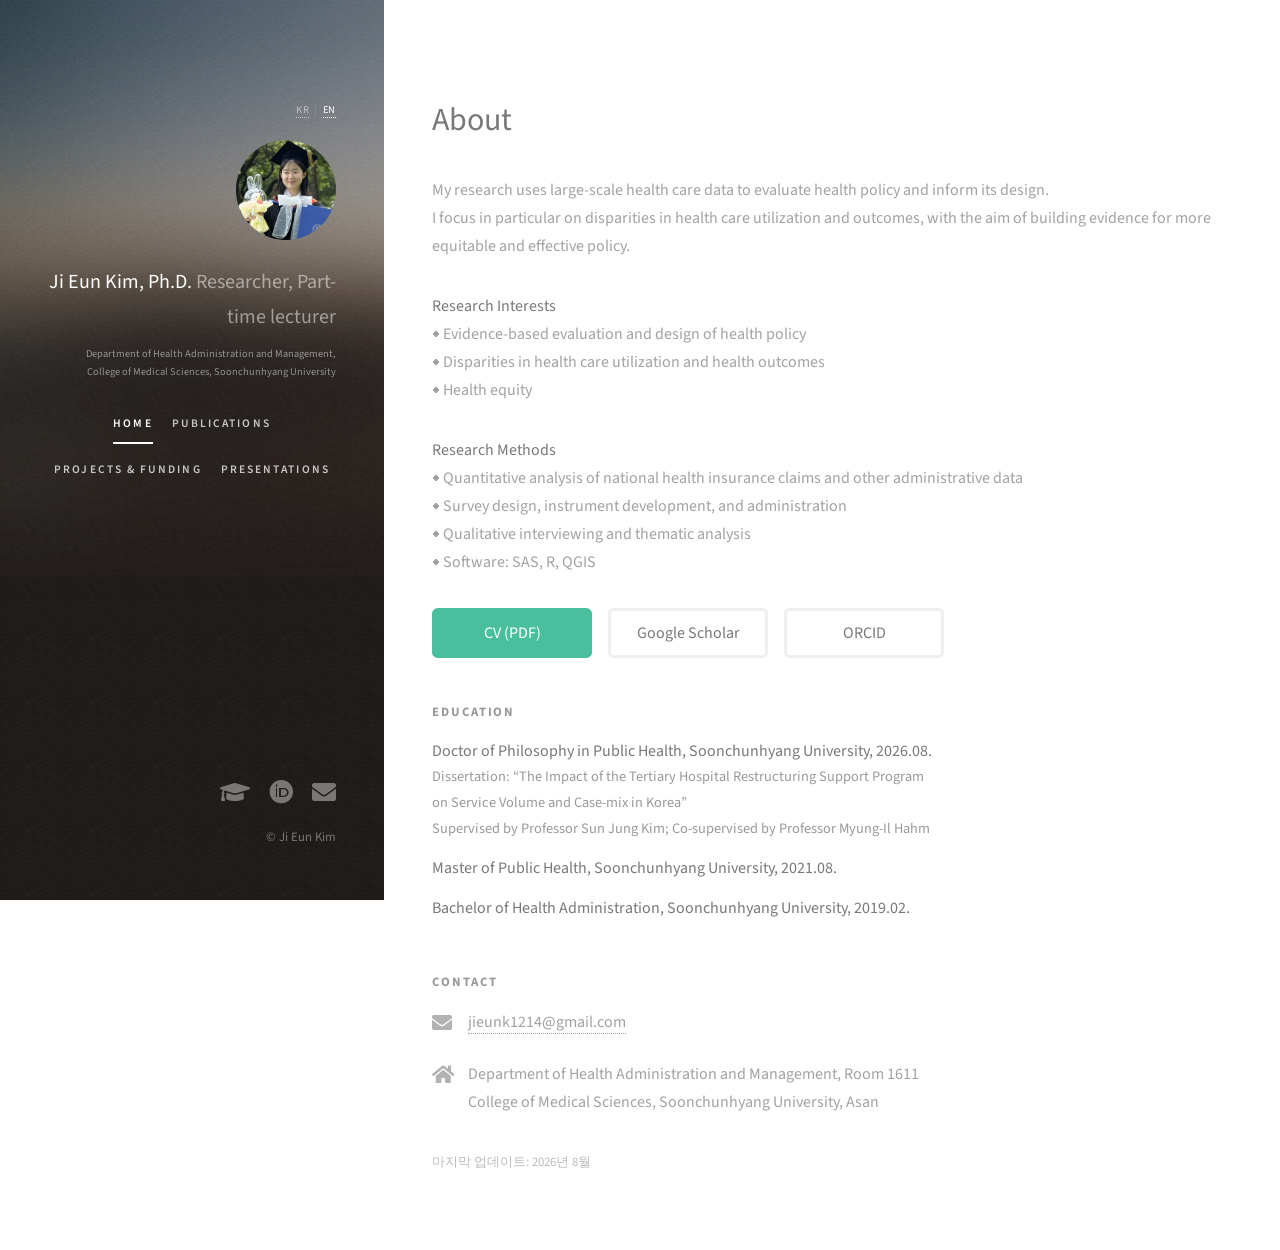
==== commit 0050b422: "Update index-en.html" ====
--- a/index-en.html
+++ b/index-en.html
@@ -44,9 +44,6 @@
 							<li><a href="publications-en.html">Publications</a></li>
 							<li><a href="projects-en.html">Projects &amp; Funding</a></li>
 							<li><a href="talks-en.html">Presentations</a></li>
-							<li><a href="teaching-en.html">Teaching</a></li>
-							<li><a href="news-en.html">News</a></li>
-							<li><a href="files/cv.pdf">CV</a></li>
 						</ul>
 					</nav>
 
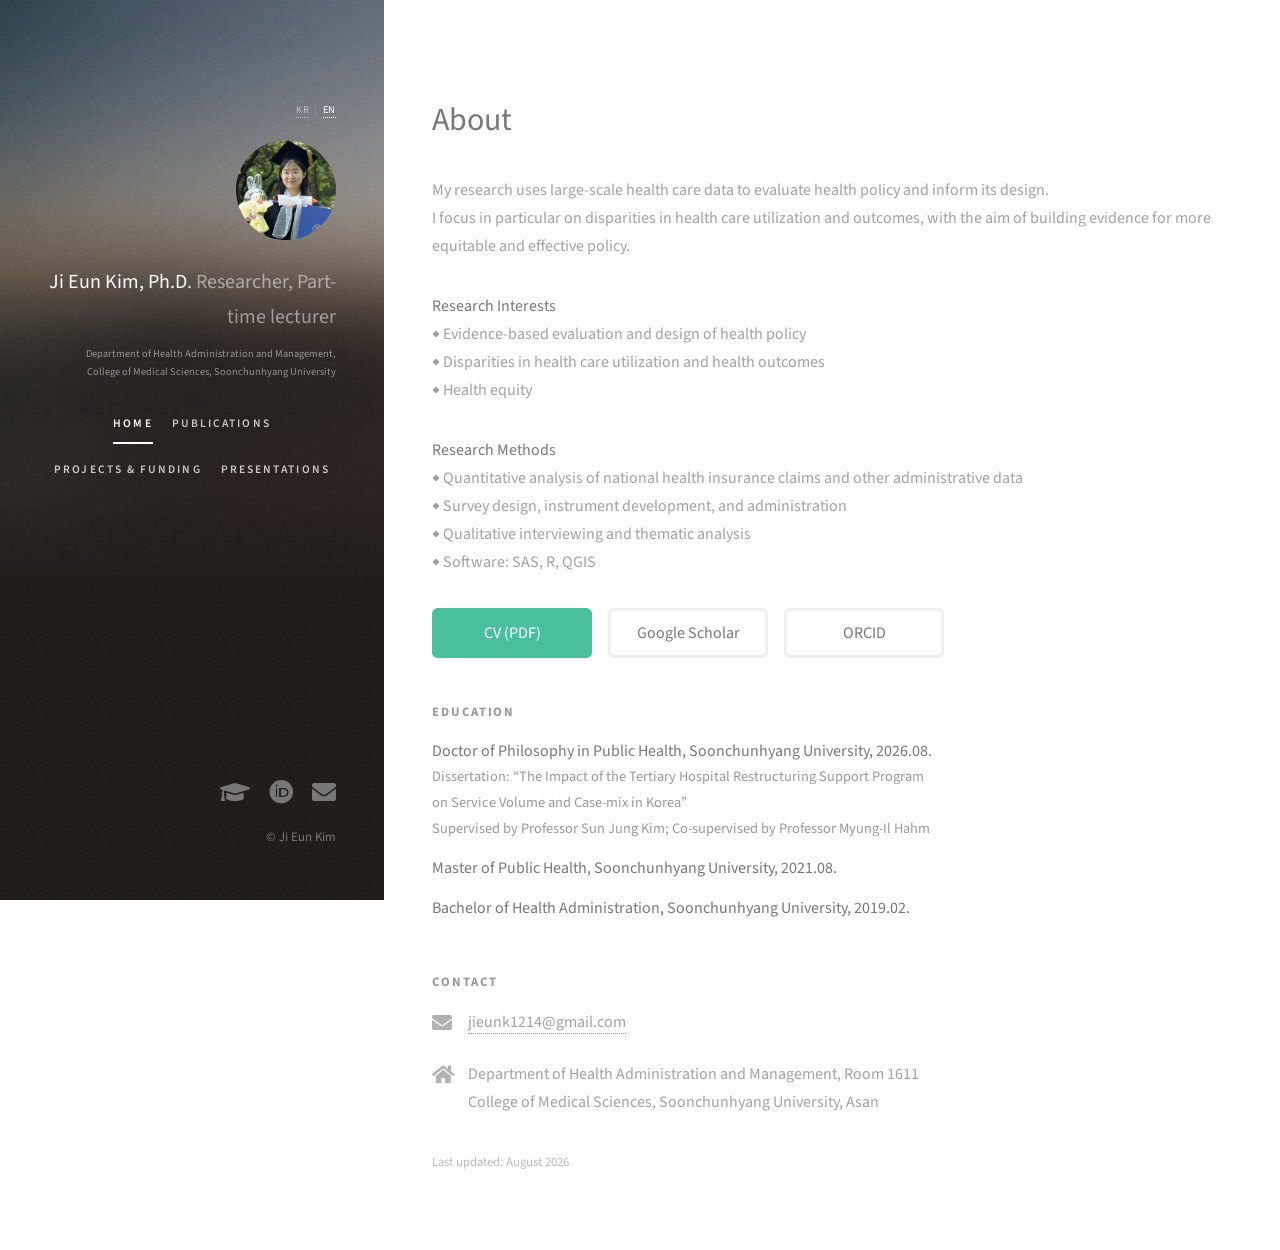
==== commit dbe5907b: "Update index-en.html" ====
--- a/index-en.html
+++ b/index-en.html
@@ -102,7 +102,7 @@
 							College of Medical Sciences, Soonchunhyang University, Asan
 						</li>
 					</ul>
-					<p class="last-updated">마지막 업데이트: 2026년 8월</p>
+					<p class="last-updated">Last updated: August 2026</p>
 				</section>
 			</div>
 
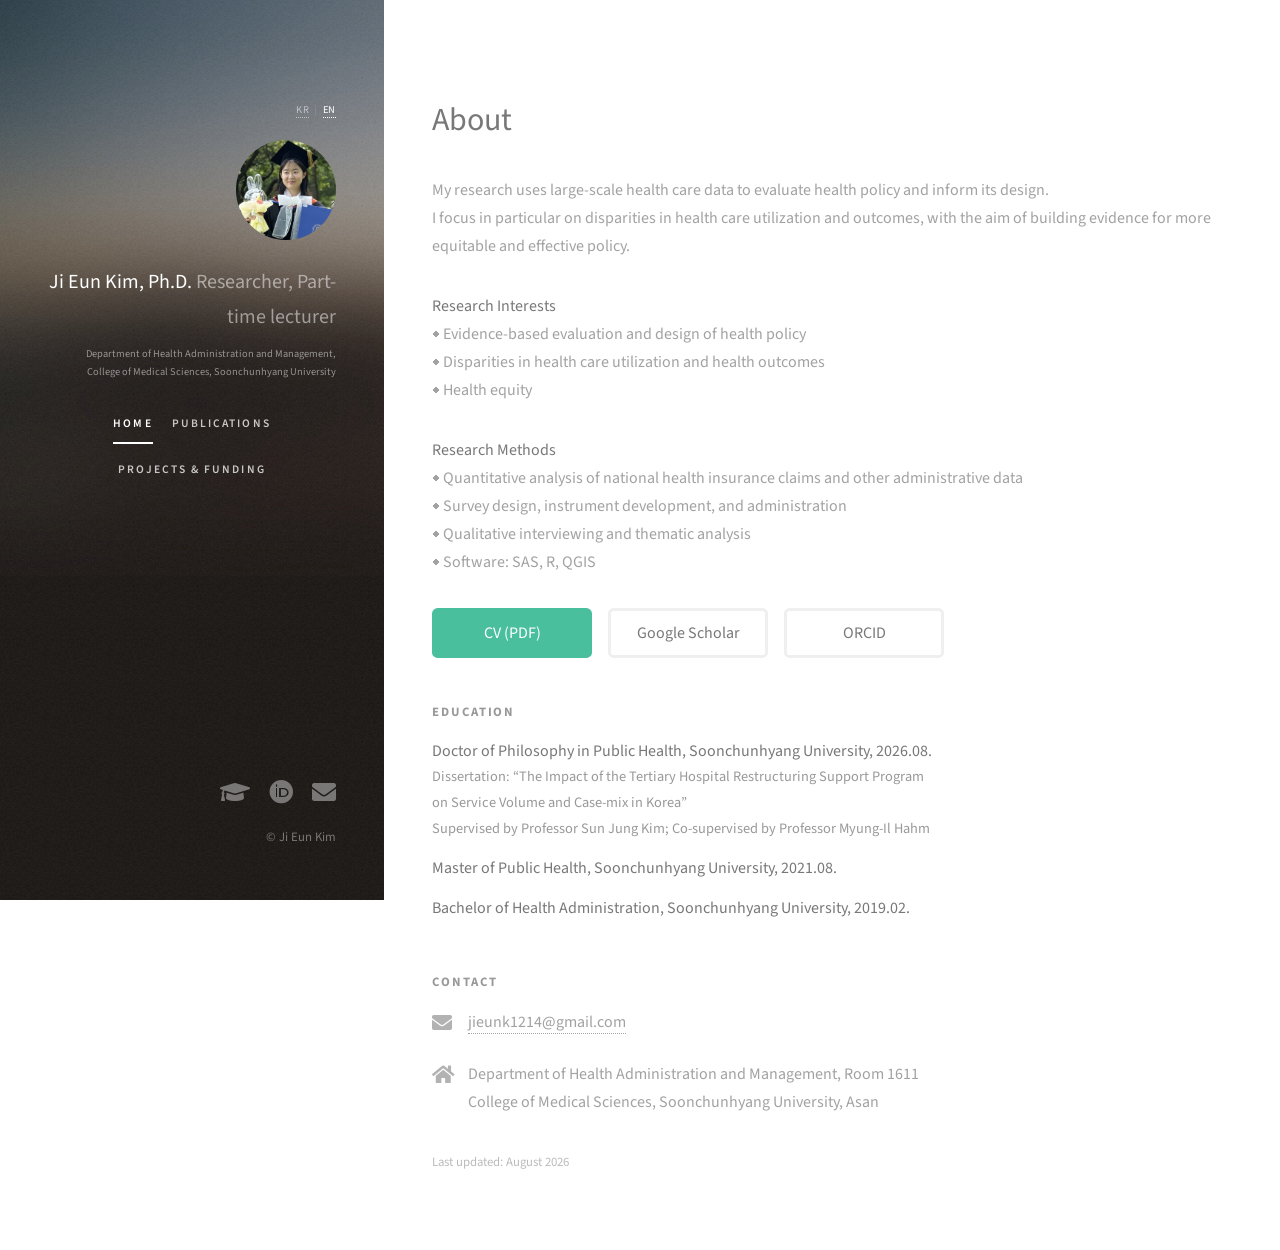
==== commit 073705a4: "Update index-en.html" ====
--- a/index-en.html
+++ b/index-en.html
@@ -43,7 +43,6 @@
 							<li><a href="index-en.html" class="active">Home</a></li>
 							<li><a href="publications-en.html">Publications</a></li>
 							<li><a href="projects-en.html">Projects &amp; Funding</a></li>
-							<li><a href="talks-en.html">Presentations</a></li>
 						</ul>
 					</nav>
 
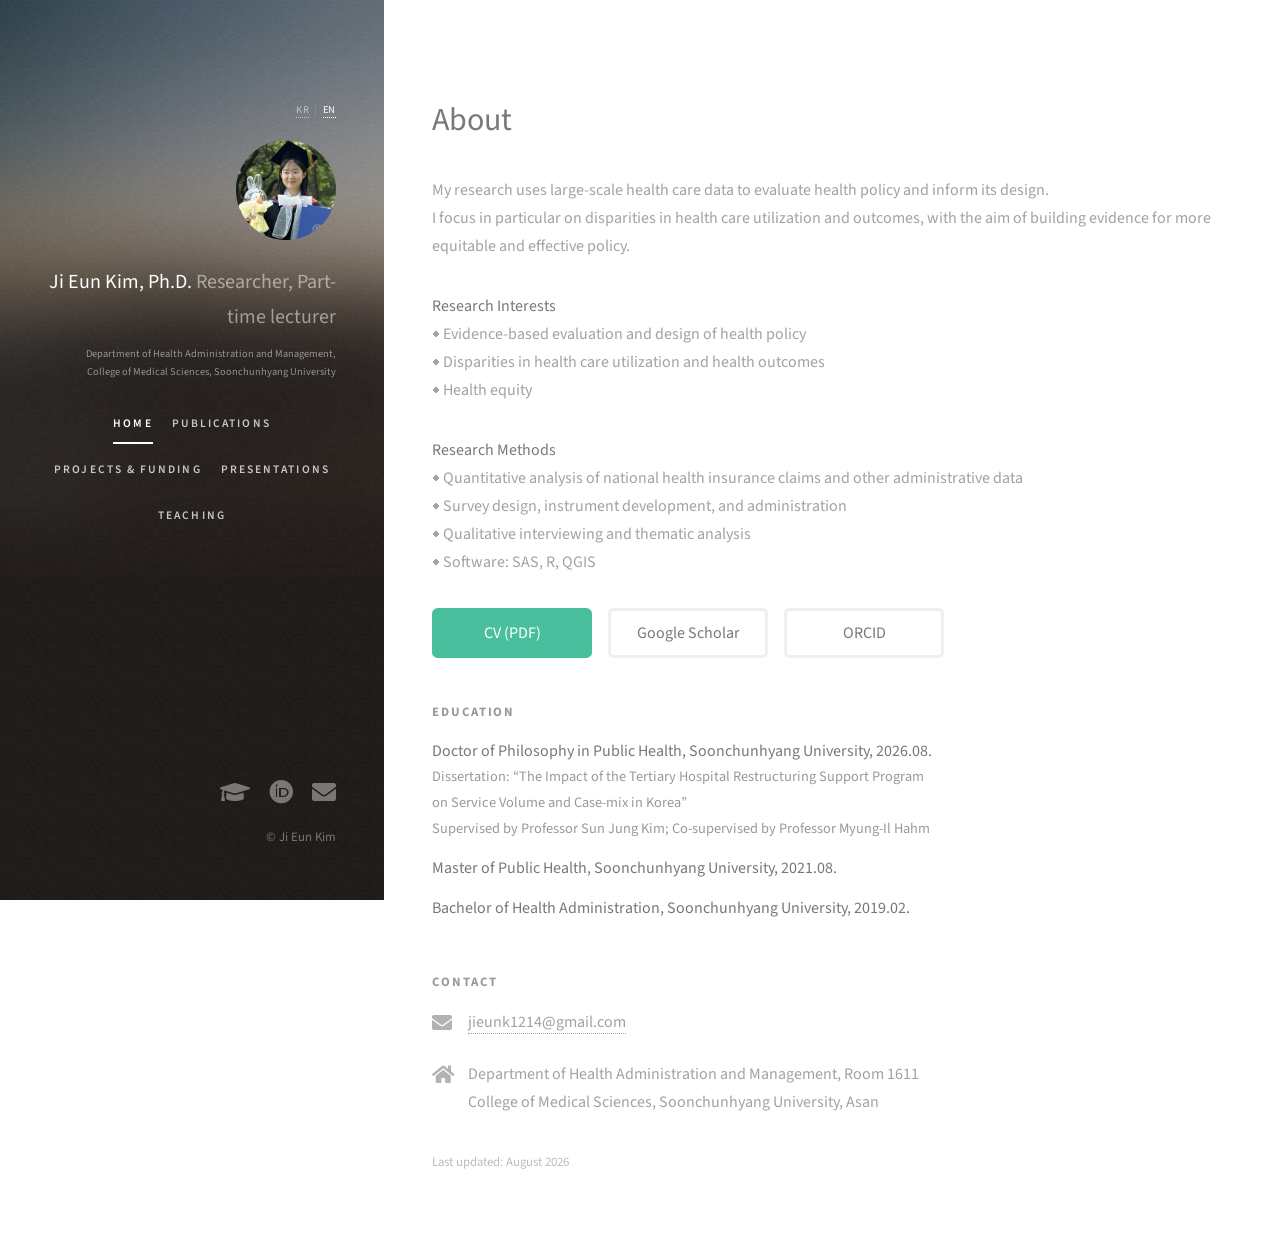
==== commit 7bce50a6: "Update index-en.html" ====
--- a/index-en.html
+++ b/index-en.html
@@ -5,7 +5,7 @@
 -->
 <html lang="ko">
 	<head>
-		<title>김지은 | Researcher </title>
+		<title>Ji Eun Kim | Researcher </title>
 		<meta charset="utf-8" />
 		<meta name="viewport" content="width=device-width, initial-scale=1, user-scalable=no" />
 		<meta name="description" content="Ph.D. in Public Health and part-time lecturer. Research on health policy evaluation, evidence-based policy development, and disparities in health services utilization and outcomes." />
@@ -43,6 +43,8 @@
 							<li><a href="index-en.html" class="active">Home</a></li>
 							<li><a href="publications-en.html">Publications</a></li>
 							<li><a href="projects-en.html">Projects &amp; Funding</a></li>
+							<li><a href="talks.html">Presentations</a></li>
+							<li><a href="teaching.html">Teaching</a></li>
 						</ul>
 					</nav>
 
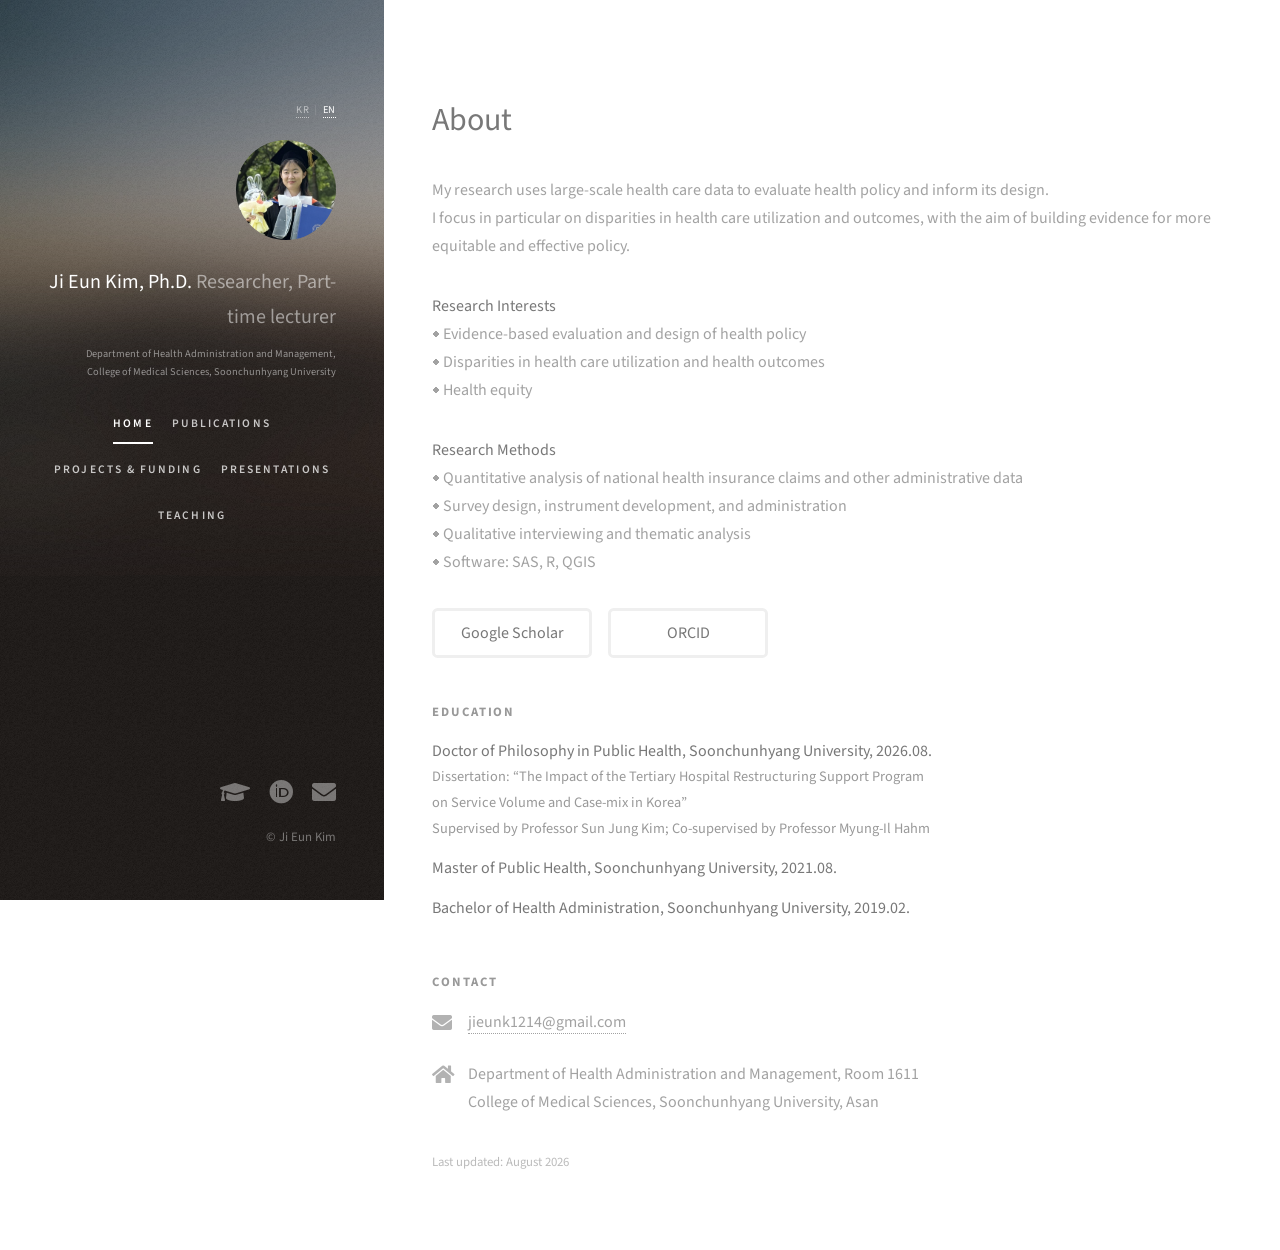
==== commit 552bc9e3: "Update index-en.html" ====
--- a/index-en.html
+++ b/index-en.html
@@ -43,8 +43,8 @@
 							<li><a href="index-en.html" class="active">Home</a></li>
 							<li><a href="publications-en.html">Publications</a></li>
 							<li><a href="projects-en.html">Projects &amp; Funding</a></li>
-							<li><a href="talks.html">Presentations</a></li>
-							<li><a href="teaching.html">Teaching</a></li>
+							<li><a href="talks-en.html">Presentations</a></li>
+							<li><a href="teaching-en.html">Teaching</a></li>
 						</ul>
 					</nav>
 
@@ -74,7 +74,6 @@
 					⦁  Software: SAS, R, QGIS</p>
 					
 					<ul class="actions">
-						<li><a href="files/cv.pdf" class="button primary">CV (PDF)</a></li>
 						<li><a href="https://scholar.google.co.kr/citations?user=AbY01H4AAAAJ" class="button">Google Scholar</a></li>
 						<li><a href="https://orcid.org/0000-0002-8336-7064" class="button">ORCID</a></li>
 					</ul>
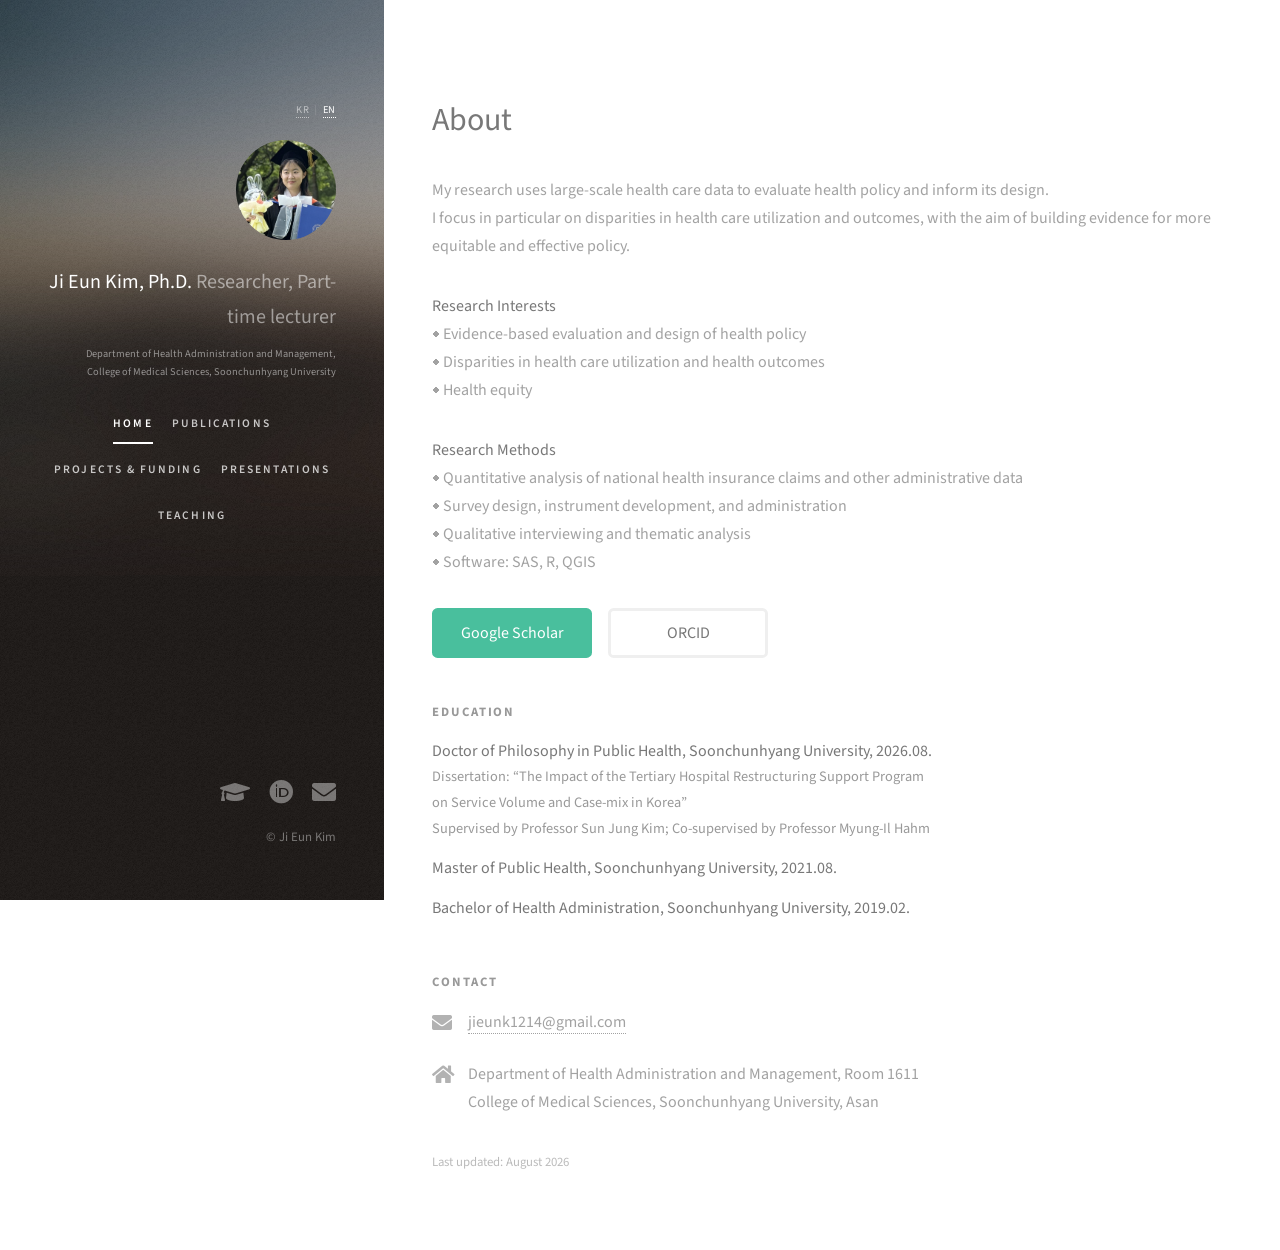
==== commit 0eb9dffb: "Update index-en.html" ====
--- a/index-en.html
+++ b/index-en.html
@@ -74,7 +74,7 @@
 					⦁  Software: SAS, R, QGIS</p>
 					
 					<ul class="actions">
-						<li><a href="https://scholar.google.co.kr/citations?user=AbY01H4AAAAJ" class="button">Google Scholar</a></li>
+						<li><a href="https://scholar.google.co.kr/citations?user=AbY01H4AAAAJ" class="button primary">Google Scholar</a></li>
 						<li><a href="https://orcid.org/0000-0002-8336-7064" class="button">ORCID</a></li>
 					</ul>
 
